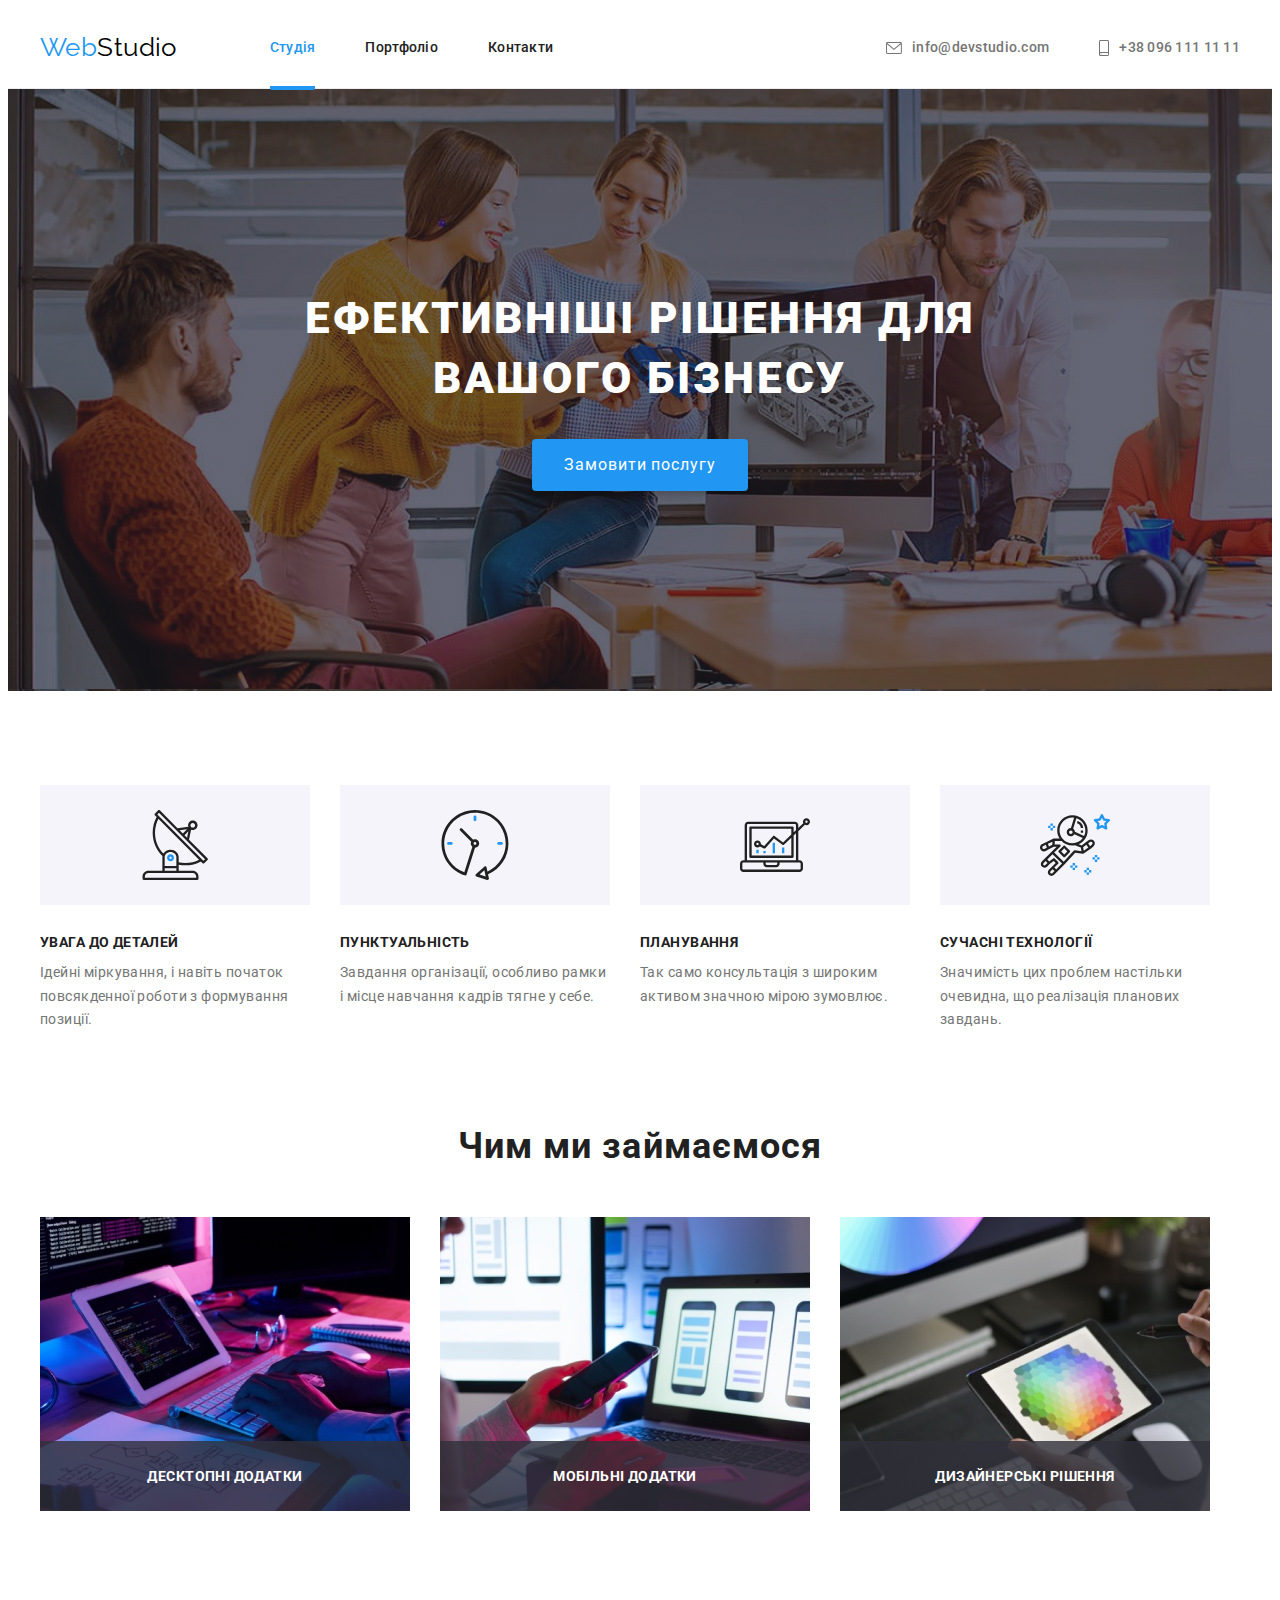
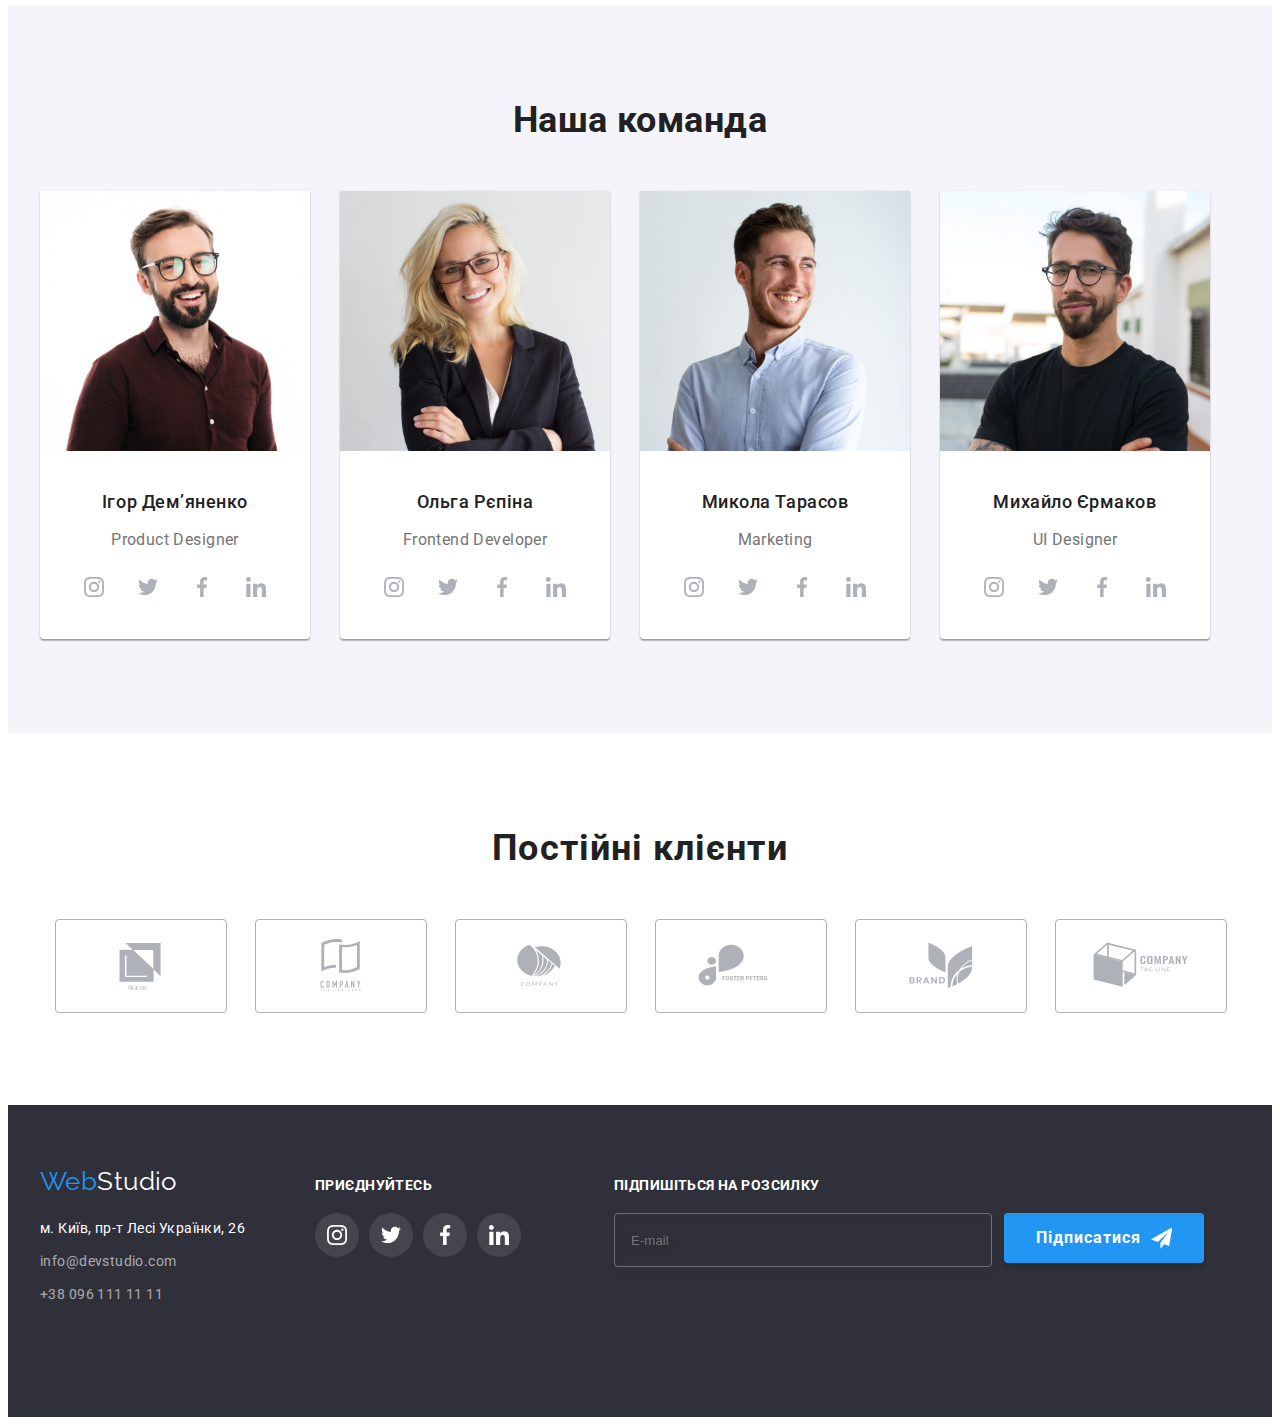
==== index.html @ 144c20e2 "основа" ====
<!DOCTYPE html>
<html lang="uk">
<head>
    <meta charset="UTF-8">
    <meta http-equiv="X-UA-Compatible" content="IE=edge">
    <meta name="viewport" content="width=device-width, initial-scale=1.0">
    <title>Document</title>
    <link href="https://fonts.googleapis.com/css2?family=Raleway:wght@700&family=Roboto:wght@400;500;700;900&display=swap" 
          rel="stylesheet">
    <link rel="stylesheet" href="https://cdnjs.cloudflare.com/ajax/libs/modern-normalize/1.1.0/modern-normalize.min.css" integrity="sha512-wpPYUAdjBVSE4KJnH1VR1HeZfpl1ub8YT/NKx4PuQ5NmX2tKuGu6U/JRp5y+Y8XG2tV+wKQpNHVUX03MfMFn9Q==" 
            crossorigin="anonymous" referrerpolicy="no-referrer" />
    <link rel="stylesheet" href="./css/styles.css"/>
</head>
<body>
    <header class="header">
        <div class="container row">
            <nav class="header-left">
                <a class="studio" href="./index.html">
                    <span class="logo">Web</span><span class="logo-second">Studio</span>
                </a>
                <ul class="site-nav">
                    <li class="site-face"><a href="./index.html" class="link current">Студія</a></li>
                    <li class="site-face"><a href="./portfolio.html" class="link">Портфоліо</a></li>
                    <li class="site-face"><a href="" class="link">Контакти</a></li>
                </ul>
            </nav>
            <ul class="header-right">
                <li class="header-contact">
                    <a class="contacts-adress" href="mailto:info@devstudio.com">
                        <svg class="header-icon-mail" width="16" height="12">
                            <use href="./images/icons.svg#icon-envelope"></use>
                        </svg>
                        info@devstudio.com
                    </a>
                </li>
                <li class="header-contact">
                    <a class="contacts-adress" href="tel:+380961111111">
                        <svg class="header-icon-phone" width="10" height="16">
                            <use href="./images/icons.svg#icon-smartphone"></use>
                        </svg>
                        +38 096 111 11 11
                    </a>
                </li>
            </ul>
        </div>
    </header>
    <main>
        <section class="hero-main">
            <div class="container">
                <div class="backdrop is-hidden" data-modal>
                    <div class="modal">
                        <button class="button button-modal-close" data-modal-close>
                            <svg class="modal-icon-close">
                                <use class="modal-close" href="./images/icons.svg#icon-vector" width="11" height="11"></use>
                            </svg>
                        </button>
                        <p class="modal-title">Залиште свої дані, ми вам передзвонимо</p>
                        <form action="#" class="modal-form">
                            <div class="modal-field">
                                <label class="modal-label">Ім'я
                                    <div class="input-wrap">
                                        <input 
                                            class="modal-input"
                                            type="text" 
                                            name="user-name"
                                            required
                                        />
                                        <svg class="modal-icon" width="18" height="18">
                                            <use href="./images/icons.svg#icon-person"></use>
                                        </svg>
                                    </div>
                                </label>
                            </div>
                            <div class="modal-field">
                                <label class="modal-label">Телефон
                                   <div class="input-wrap">
                                        <input 
                                            class="modal-input"
                                            type="tel" 
                                            name="user-phone" 
                                            required
                                        />
                                        <svg class="modal-icon" width="18" height="18">
                                            <use href="./images/icons.svg#icon-phone"></use>
                                        </svg>
                                   </div>
                                </label>
                            </div>
                            <div class="modal-field">
                                <label class="modal-label">Пошта
                                    <div class="input-wrap">
                                        <input 
                                            class="modal-input"
                                            type="email" 
                                            name="user-mail"
                                            required
                                        />
                                        <svg class="modal-icon" width="18" height="18">
                                            <use href="./images/icons.svg#icon-email"></use>
                                        </svg>
                                    </div>
                                </label>
                            </div>
                            <div class="modal-field">
                                <label class="modal-label">Коментар
                                    <textarea class="modal-text"
                                        name="user-text"
                                        placeholder="Введіть текст"
                                    ></textarea>
                                </label>
                            </div>
                           <div class="modal-privacy">
                                <input type="checkbox" name="privacy" id="privacy" class="modal-check visually-hidden" value="true">
                                    <label for="privacy" class="check-text">
                                    <span>
                                        <svg class="check-icon" width="16" height="15">
                                            <use href="./images/icons.svg#icon-vectors"></use>
                                        </svg>
                                    </span>
                                    Погоджуюся з розсилкою та приймаю &nbsp;
                                    <a class="modal-link" href="">Умови договору</a> 
                                </label>
                           </div>
                            <button type="submit" class="button">Відправити</button>
                        </form>
                    </div>
                </div>
                <h1 class="hero">Ефективніші рішення для </br> вашого бізнесу</h1>
                <button class="button" data-modal-open type="button">Замовити послугу</button>
            </div>
            
        </section>
        <section class="benefit">
            <div class="container">
                <h2 class="benefit-title-item">Переваги</h2>
                <ul class="benefit-main ben-row">
                    <li class="ben-text-row ben-text-two">
                        <div class="icon-in-ben">
                            <svg class="ben-icon" width="70" height='70'>
                                <use href="./images/icons.svg#icon-Group"></use>
                            </svg>
                        </div>
                        <div class="icon-text-main">
                            <h3 class="benefit-title">Увага до деталей</h3>
                            <p class="benefit-text">
                                Ідейні міркування, і навіть початок повсякденної роботи з формування позиції.
                            </p>
                        </div>
                    </li>
                    <li class="ben-text-row ben-text">
                        <div class="icon-in-ben">
                            <svg class="ben-icon" width="70" height='70'>
                                <use href="./images/icons.svg#icon-clock"></use>
                            </svg>
                        </div>
                        <div class="ben-text-main">
                            <h3 class="benefit-title">Пунктуальність</h3>
                            <p class="benefit-text">
                                Завдання організації, особливо рамки і місце навчання кадрів тягне у себе.
                            </p>
                        </div>
                    </li>
                    <li class="ben-text-row ben-text">
                        <div class="icon-in-ben">
                            <svg class="ben-icon" width="70" height='70'>
                                <use href="./images/icons.svg#icon-diagram"></use>
                            </svg>
                        </div>
                        <div class="ben-text-main">
                            <h3 class="benefit-title">Планування</h3>
                            <p class="benefit-text">
                                Так само консультація з широким активом значною мірою зумовлює.
                            </p>
                        </div>
                    </li>
                    <li class="ben-text-row ben-text-two">
                        <div class="icon-in-ben">
                            <svg class="ben-icon" width="70" height='70'>
                                <use href="./images/icons.svg#icon-astronaut"></use>
                            </svg>
                        </div>
                        <div class="ben-text-main">
                            <h3 class="benefit-title">Сучасні технології</h3>
                            <p class="benefit-text">
                                Значимість цих проблем настільки очевидна, що реалізація планових завдань.
                            </p>
                        </div>
                    </li>
                </ul>
            </div>

        </section>
        <section class="advantage">
            <div class="container">
                <h2 class="advantage-title">Чим ми займаємося</h2>
                    <ul class="advantage-main advantage-row">
                       <li class="advan-img">
                            <div class="advan-img-action"><img class="advantage-img" src="./images/img-1.jpg" alt="Розробка" width="370" height="294"/>
                                <div class="advantage-action">
                                    <p class="advantage-text">Десктопні додатки</p>
                                </div>
                            </div>
                            
                        </li>
                       <li class="advan-img">
                            <div class="advan-img-action"><img class="advantage-img" src="./images/img-2-2.jpg" alt="Дизайн" width="370" height="294"/>
                                <div class="advantage-action">
                                    <p class="advantage-text">Мобільні додатки</p>
                                </div>
                            </div>
                           
                        </li>
                       <li class="advan-img">
                            <div class="advan-img-action"><img class="advantage-img" src="./images/img-3.jpg" alt="Запуск вашого проекта" width="370" height="294"/>
                                <div class="advantage-action">
                                <p class="advantage-text">Дизайнерські рішення</p>
                                </div>
                            </div>
                            
                        </li>
                    </ul>
            </div>
        </section>
        <section class="team-section">
            <div class="container">
                <h2 class="team">Наша команда</h2>
                <ul class="team-item">
                    <li class="team-row">
                        <img class="team-img" src="./images/vykl1.jpg" alt="Ігор Демʼяненко" width="270" height="260"/>
                        <div class="team-text-main">
                            <h3 class="team-title">Ігор Демʼяненко</h3>
                            <p class="team-text">Product Designer</p>
                            <ul class="team-main">
                                <li class="team-icon">
                                    <a class="team-link link" href="">
                                        <svg class="team-link-pic" width="20" height="20">
                                            <use href="./images/icons.svg#icon-instagram"></use>
                                        </svg>
                                    </a></li>
                                <li class="team-icon">
                                    <a class="team-link link" href="">
                                        <svg class="team-link-pic" width="20" height="20">
                                            <use href="./images/icons.svg#icon-twitter"></use>
                                        </svg>
                                    </a></li>
                                <li class="team-icon">
                                    <a class="team-link link" href="">
                                        <svg class="team-link-pic" width="20" height="20">
                                            <use href="./images/icons.svg#icon-facebook"></use>
                                        </svg>
                                    </a></li>
                                <li class="team-icon">
                                    <a class="team-link link" href="">
                                        <svg class="team-link-pic" width="20" height="20">
                                            <use href="./images/icons.svg#icon-linkedin"></use>
                                        </svg>
                                    </a></li>
                            </ul>
                        </div>
                    </li>
                    <li class="team-row">
                        <img class="team-img" src="./images/vykl2.jpg" alt="Ольга Рєпіна" width="270" height="260" />
                        <div class="team-text-main">
                            <h3 class="team-title">Ольга Рєпіна</h3>
                            <p class="team-text">Frontend Developer</p>
                            <ul class="team-main">
                                <li class="team-icon">
                                    <a class="team-link link" href="">
                                        <svg class="team-link-pic" width="20" height="20">
                                            <use href="./images/icons.svg#icon-instagram"></use>
                                        </svg>
                                    </a>
                                </li>
                                <li class="team-icon">
                                    <a class="team-link link" href="">
                                        <svg class="team-link-pic" width="20" height="20">
                                            <use href="./images/icons.svg#icon-twitter"></use>
                                        </svg>
                                    </a>
                                </li>
                                <li class="team-icon">
                                    <a class="team-link link" href="">
                                        <svg class="team-link-pic" width="20" height="20">
                                            <use href="./images/icons.svg#icon-facebook"></use>
                                        </svg>
                                    </a>
                                </li>
                                <li class="team-icon">
                                    <a class="team-link link" href="">
                                        <svg class="team-link-pic" width="20" height="20">
                                            <use href="./images/icons.svg#icon-linkedin"></use>
                                        </svg>
                                    </a>
                                </li>
                            </ul>
                        </div>
                    </li>
                    <li class="team-row">
                      <img class="team-img" src="./images/vykl3.jpg" alt="Микола Тарасов" width="270" height="260" />
                      <div class="team-text-main">
                          <h3 class="team-title">Микола Тарасов</h3>
                          <p class="team-text">Marketing</p>
                            <ul class="team-main">
                                <li class="team-icon">
                                    <a class="team-link link" href="">
                                        <svg class="team-link-pic" width="20" height="20">
                                            <use href="./images/icons.svg#icon-instagram"></use>
                                        </svg>
                                    </a>
                                </li>
                                <li class="team-icon">
                                    <a class="team-link link" href="">
                                        <svg class="team-link-pic" width="20" height="20">
                                            <use href="./images/icons.svg#icon-twitter"></use>
                                        </svg>
                                    </a>
                                </li>
                                <li class="team-icon">
                                    <a class="team-link link" href="">
                                        <svg class="team-link-pic" width="20" height="20">
                                            <use href="./images/icons.svg#icon-facebook"></use>
                                        </svg>
                                    </a>
                                </li>
                                <li class="team-icon">
                                    <a class="team-link link" href="">
                                        <svg class="team-link-pic" width="20" height="20">
                                            <use href="./images/icons.svg#icon-linkedin"></use>
                                        </svg>
                                    </a>
                                </li>
                            </ul>
                      </div>
                    </li>
                    <li class="team-row">
                        <img class="team-img" src="./images/vykl4.jpg" alt="Михайло Єрмаков" width="270" height="260" />
                        <div class="team-text-main">
                            <h3 class="team-title">Михайло Єрмаков</h3>
                            <p class="team-text">UI Designer</p>
                            <ul class="team-main">
                                <li class="team-icon">
                                    <a class="team-link link" href="">
                                        <svg class="team-link-pic" width="20" height="20">
                                            <use href="./images/icons.svg#icon-instagram"></use>
                                        </svg>
                                    </a>
                                </li>
                                <li class="team-icon">
                                    <a class="team-link link" href="">
                                        <svg class="team-link-pic" width="20" height="20">
                                            <use href="./images/icons.svg#icon-twitter"></use>
                                        </svg>
                                    </a>
                                </li>
                                <li class="team-icon link">
                                    <a class="team-link" href="">
                                        <svg class="team-link-pic" width="20" height="20">
                                            <use href="./images/icons.svg#icon-facebook"></use>
                                        </svg>
                                    </a>
                                </li>
                                <li class="team-icon link">
                                    <a class="team-link" href="">
                                        <svg class="team-link-pic" width="20" height="20">
                                            <use href="./images/icons.svg#icon-linkedin"></use>
                                        </svg>
                                    </a>
                                </li>
                            </ul>
                        </div>
                    </li>
                </ul>
        </section>
        <section class="clients">
            <div class="container">
                <h2 class="clients-item">Постійні клієнти</h2>
                <ul class="clients-row">
                    <li class="clients-pre"><a class="clients-link" href="">
                        <svg class="clients-icon" weidth="106" height="60">
                            <use href="./images/icons.svg#icon-Logo-7"></use>
                        </svg>
                    </a></li>
                    <li class="clients-pre"><a class="clients-link" href="">
                        <svg class="clients-icon" weidth="106" height="60">
                            <use href="./images/icons.svg#icon-Logo"></use>
                        </svg>
                    </a></li>
                    <li class="clients-pre"><a class="clients-link" href="">
                        <svg class="clients-icon" weidth="106" height="60">
                            <use href="./images/icons.svg#icon-Logo-3"></use>
                        </svg>
                    </a></li>
                    <li class="clients-pre"><a class="clients-link" href="">
                        <svg class="clients-icon" weidth="106" height="60">
                            <use href="./images/icons.svg#icon-Logo-4"></use>
                        </svg>
                    </a></li>
                    <li class="clients-pre"><a class="clients-link" href="">
                        <svg class="clients-icon" weidth="106" height="60">
                            <use href="./images/icons.svg#icon-Logo-5"></use>
                        </svg>
                    </a></li>
                    <li class="clients-pre"><a class="clients-link" href="">
                        <svg class="clients-icon" weidth="106" height="60">
                            <use href="./images/icons.svg#icon-Logo-6"></use>
                        </svg>
                    </a></li>
                </ul>
            </div>
        </section>
    </main>
    <footer class="footer">
        <div class="container footer-main">
            <div class="footer-adress-main">
                <a class="studio-footer" href="./index.html">
                    <span class="logo">Web</span><span class="logo-third">Studio</span>
                </a>
                <address>
                <ul>
                    <li class="li-fot"><a href="https://www.google.com/maps/place/%D0%B1%D1%83%D0%BB.+%D0%9B%D0%B5%D1%81%D0%B8+%D0%A3%D0%BA%D1%80%D0%B0%D0%B8%D0%BD%D0%BA%D0%B8,+26,+%D0%9A%D0%B8%D0%B5%D0%B2,+%D0%A3%D0%BA%D1%80%D0%B0%D0%B8%D0%BD%D0%B0,+02000/@50.4265807,30.5383858,17z/data=!3m1!4b1!4m5!3m4!1s0x40d4cf0e033ecbe9:0x57a4dffefec77da0!8m2!3d50.4265807!4d30.5383858" target="_blank"  rel="noopener noreferrer" class="footer-geoadress">м. Київ, пр-т Лесі Українки, 26</a>  </li>
                    <li class="li-fot"><a href="mailto:info@devstudio.com"  class="footer-adress">info@devstudio.com</a></li>
                    <li class="li-fot"><a href="tel:+380961111111" class="footer-adress">+38 096 111 11 11</a></li>
                </ul>
                </address>
            </div>
            <div class="follow-main">
                <h3 class="follow-text">ПРИЄДНУЙТЕСЬ</h3>
                     <ul class="follow">
                        <li class="follow-item">
                            <a class="follow-link">
                                <svg class="follow-icon" width="20" height="20">
                                    <use href="./images/icons.svg#icon-instagram"></use>
                                </svg>
                            </a>
                        </li>
                        <li class="follow-item">
                            <a class="follow-link">
                                <svg class="follow-icon" width="20" height="20">
                                    <use href="./images/icons.svg#icon-twitter"></use> 
                                </svg>
                            </a>
                        </li>
                        <li class="follow-item">
                            <a class="follow-link">
                                <svg class="follow-icon" width="20" height="20">
                                    <use href="./images/icons.svg#icon-facebook"></use> 
                                </svg>
                            </a>
                        </li>
                        <li class="follow-item">
                            <a class="follow-link">
                                <svg class="follow-icon" width="20" height="20">
                                    <use href="./images/icons.svg#icon-linkedin"></use>
                                </svg>
                            </a>
                        </li>
                    </ul>
            </div>
            <div class="window">
                <h3 class="follow-text">ПІДПИШІТЬСЯ НА РОЗСИЛКУ</h3>
                <form class="window-form">
                    <label class=" window-item">
                        <input class="window-input" name="user-mail" placeholder="E-mail"></textarea>
                        <button class="button btn-window" type="submit">Підписатися
                            <svg class="window-icon" width="24" height="24">
                                <use href="./images/icons.svg#icon-send"></use>
                            </svg>
                        </button>
                    </label>
                </form>
            </div>
        </div>
    </footer>
    <script src="./js/modal.js"></script>
</body>
</html>
---- css/styles.css ----
/*  колір тексту #757575 */
/*  колір заголовка #212121 */
/*  колір виділення #2196F3 */
/* колір фона #F5F5F5*/
/* колір фону героя #2F303A */
/*  колір фону секції з викладачами #F5F4FA */
/* колів фону під секцій з викладачами #FFFFFF */


:root {
    --primary-text-color:#757575;
    --title-text-color: #212121;
    --background-color: #F5F5F5;
    --accent-color: #2196F3;
}

p,
h1, 
h2, 
h3, 
h4 {
    margin: 0;
}
.img{
    display: block;
}

ul {
    margin: 0;
    padding-left: 0;
 }

body {
    font-family:'Roboto' , sans-serif;
    font-size: 14px ;
    letter-spacing: 0.03em;
    color: var(--primary-text-color) ; 
    text-decoration: none;
}

ul {
    list-style: none;
}
section {
    padding-top: 94px;
    padding-bottom: 94px;
}
.container {
    width: 1200px;
    padding-left: 15px;
    padding-right: 15px;
    margin-left: auto;
    margin-right: auto;
    /* outline: 2px solid tomato; */
}
.row {
    display: flex;
    align-items: center;
}
.header-left {
    display: flex;
    align-items: center;
}
.header {
    padding-top: 24px;
    padding-bottom: 25px;
    border-bottom: 1px solid #ECECEC;
}
.header-right {
    display: flex;
    justify-content: center;
    margin-left: var(--typical-padding);
    margin-left: auto;
}
/* .header-contact {
    margin-left: 50px;
} */
.header-contact:not(:last-child) {
    margin-right: 50px;
}
.studio {
    text-decoration: none;
    margin-right: 93px;
}

.logo {
    color: var(--accent-color) ;
    font-family: Raleway ; 
    font-size: 26px ;
    line-height: calc(31/26);
}

.logo-second{
    color:#000000;
    font-family: Raleway ; 
    font-size: 26px ;
    line-height: calc(31/26);
}

.logo-third{
    color:#FFFFFF;
    font-family: Raleway ; 
    font-size: 26px ;
    line-height: calc(31/26);
}
/* --------------------SITE     NAV    -------------------- */

.site-face:not(:last-child) {
    margin-right: 50px;
}

.site-nav {
    display: flex;
    margin-left: var(--typical-padding);
    transition: color 250ms cubic-bezier(0.4, 0, 0.2, 1);
}

.site-nav .link {
    color: var(--title-text-color) ;
    letter-spacing: 0.02em;
    font-weight: 500;
    text-decoration: none;
    line-height: 1.14;
}

.site-nav .link.current {
    color: var(--accent-color);
    letter-spacing: 0.02em;
    font-weight: 500;
    text-decoration: none;
    line-height: 1.14;
}

.site-face {
    position: relative;
}
 .current::after {
    content: '';
    position: absolute;
    display: block;
    border-bottom: 4px solid #2196F3;
    border-radius: 2px;
    bottom: -34px;
    left: 0;
    height: 4px;
    width: 100%;
    color: var(--accent-color);
}


.site-nav , .link:focus , .link:hover {
    color:var(--accent-color);
}
.header-icon-mail {
    width: 16px;
    height: 12px;
    fill: var(--primary-text-color);
    margin-right: 10px;
    transition: fill 250ms cubic-bezier(0.4, 0, 0.2, 1);
}
.contacts-adress {
    width: 100%;
    height: 100%;
    font-weight: 500;
    color: var(--primary-text-color);
    text-decoration: none;
    line-height: 1.71;
    letter-spacing: 0.02em;
    display: flex;
    align-items: center;
    justify-content: center;
    transition: color 250ms cubic-bezier(0.4, 0, 0.2, 1);
}
.contacts-adress:focus .header-icon-mail,
.contacts-adress:hover .header-icon-mail{
    fill: var(--accent-color);
}
.contacts-adress:focus .header-icon-phone,
.contacts-adress:hover .header-icon-phone {
    fill: var(--accent-color);
}
.header-icon-phone {
    width: 10px;
    height: 16px;
    fill: var(--primary-text-color);
    margin-right: 10px;
    transition: fill 250ms cubic-bezier(0.4, 0, 0.2, 1);
}
.contacts-adress:hover, .contacts-adress:focus {
    color: var(--accent-color) ;
}
/* -------------------------HERO------------------ */


.hero-main {
    background-color: #2F303A ;
    max-width: 1600px;
    padding-top: 200px;
    padding-bottom: 200px;
    margin-left: auto;
    margin-right: auto;
    background-image: linear-gradient(
        rgba(47, 48, 58, 0.4), 
        rgba(47, 48, 58, 0.4)), 
        url(../images/Img.jpg);
    
}

.hero {
    color: #FFFFFF;
    font-weight: 900;
    font-size: 44px;
    line-height: 1.36;
    text-align: center;
    letter-spacing: 0.06em;
    text-transform: uppercase;
    padding-bottom: 30px;
}

.button { 
    font-family: 'Roboto';
    cursor:pointer;
    color: #FFFFFF;
    background-color: var(--accent-color);
    font-weight: 216px;
    font-size: 16px;
    letter-spacing: 0.06em;
    align-items: center;
    text-align: center;
    line-height: 2;
    margin: 0 auto;
    display:block;
    border-style: none;
    box-shadow: 0px 4px 4px rgba(0, 0, 0, 0.15);
    padding: 10px 32px;
    border-radius: 4px;
}

/* -----------------------------BUT NAVIGATION------------------------*/
.but {
    display: flex;
    align-items: center;
}
.but-item:not(:last-child) {
    margin-right: 8px;
}

.but-nav-row {
    display: flex;
    margin-right:auto;
    margin-left: auto;
    padding-bottom: 50px;
}
.but-nav {
    cursor: pointer;
    font-family: 'Roboto';
    background-color:  #F5F4FA;
    color: var(--title-text-color);
    font-weight: 500;
    font-size: 16px;
    letter-spacing: 0.03em;
    line-height: 1.62;
    padding: 6px 22px;
    border-radius:4px;
    border-style: none;
    transition: background-color 250ms cubic-bezier(0.4, 0, 0.2, 1), 
                color 250ms cubic-bezier(0.4, 0, 0.2, 1),
                box-shadow 250ms cubic-bezier(0.4, 0, 0.2, 1);
}

.but-nav:focus , .but-nav:hover {
    background-color: var(--accent-color);
    color: var(--background-color);
    box-shadow: 0px 3px 1px rgba(0, 0, 0, 0.1), 
        0px 1px 2px rgba(0, 0, 0, 0.08), 
        0px 2px 2px rgba(0, 0, 0, 0.12);
}

/* ---------------------------ADVANTAGE--------------------------- */
.advantage-row {
    display: flex;
}
.advan-img:not(:last-child) {
    margin-right: 30px; 
}
.advan-img-action {
    position: relative;
    z-index: -1;
    
}

.advantage-text {
    color: #FFFFFF;
    font-weight: 700;
    font-size: 14px;
    line-height: calc(16/14);
    text-align: center;
    align-items: center;
    text-transform: uppercase;
    padding-top: 27px;
    padding-bottom: 27px;
}
.advantage-action {
    height: 70px;
    width: 100%;
    background-color: rgba(47, 48, 58, 0.8);
    align-items: center;
    text-align: center;
    position: absolute;
    right: 0;
    bottom: 0;
}
.advantage-title {
    color:var(--title-text-color);
    font-weight: 700;
    line-height: 1.14 ; 
    font-size: 36px;  
    letter-spacing: 0.03em;
    margin-bottom: 50px;
    text-align: center;
}
.advantage-img {
    display: block;
}
/* -----------------------------TEAM------------------------------ */
.team-section {
    background-color: #F5F4FA;
}
.team-row:not(:last-child) {
    margin-right: 30px;
}
.team-row {
    background-color: #FFFFFF;
    border-radius: 0px 0px 4px 4px;
    box-shadow: 0px 1px 3px rgba(0, 0, 0, 0.12), 0px 1px 1px rgba(0, 0, 0, 0.14), 0px 2px 1px rgba(0, 0, 0, 0.2);
}
.team-item {
    display: flex;
    text-align: center;
}
.team {
    color: var(--title-text-color);
    font-weight: 700;
    font-size: 36px;
    line-height: calc(42/36);
    text-align: center;
    margin-bottom: 50px;
}

.team-title {
    color: var(--title-text-color);
    font-weight: 500;
    font-size: 18px;
    line-height: 2 ;
    letter-spacing: 0.03em;
    padding-bottom: 10px;
}
.team-text-main {
    padding-top: 30px;
    padding-bottom: 30px;
}
.team-text {
    color: var(--primary-text-color);
    font-size: 16px;
    line-height:calc(19/16)
}
.team-main{
    display: flex;
    justify-content: center;
    margin-top: 16px;
}
.team-icon {
    width: 44px;
    height: 44px;
}
.team-icon:not(:last-child) {
    margin-right: 10px;
}
.team-link {
    width: 100%;
    height: 100%;
    border-radius: 50%;
    display: flex;
    align-items: center;
    justify-content: center;
    text-decoration: none;
    transition: background-color 250ms cubic-bezier(0.4, 0, 0.2, 1);
}
.team-link-pic {
    fill: #AFB1B8;
    transition: fill 250ms cubic-bezier(0.4, 0, 0.2, 1);
}


.team-link:focus, .team-link:hover {
    background-color: var(--accent-color);
}

.team-link:hover .team-link-pic,
.team-link:focus .team-link-pic {
    background-color: var(--accent-color);
    fill: #FFFFFF;
}
.link {
    text-decoration: none;
}
/* ------------------------BENEFIT----------------------- */
.icon-in-ben {
    display: flex;
    height: 120px;
    align-items: center;
    justify-content: center;
    background-color: #F5F4FA;
    margin-bottom: 30px;
}
.benefit {
    display: flex;
    padding-bottom: 0;
}
.benefit-title-item {
    display: none;
}
.ben-row {
    display: flex;
    list-style: none;
    /* text-align: left; */
}
.ben-text {
    width: 270px;
}
.ben-text-two {
    width: 270px;
}
.ben-text-row:not(:last-child) {
    margin-right: 30px;
}
.benefit-text {
    color:var(--primary-text-color);
    line-height: 1.71;
    text-decoration: none;
}
.benefit-title {
    color: var(--title-text-color);
    font-weight: 700;
    font-size: 14px;
    text-transform: uppercase;
    line-height:1.14;
    text-decoration: none;
    margin-bottom: 10px;
}
/* ------------------------CLIENTS--------------------- */



.clients-item {
    font-weight: 700;
    font-size: 36px;
    line-height: calc(42/36);
    text-align: center;
    color: var(--title-text-color);
    letter-spacing: 0.03em;
    padding-bottom: 50px;
}
.clients-pre {
    height: 92px;
    width: 170px;
}
.clients-link {
    width: 100%;
    height: 100%;
    display: flex;
    align-items: center;
    justify-content: center;
    border: 1px solid #AFB1B8;;
    border-radius: 4px;
    transition: border-color 250ms cubic-bezier(0.4, 0, 0.2, 1);
    
}
.clients-row {
    display: flex;
    justify-content: center;
}
.clients-pre:not(:last-child) {
    margin-right: 30px;
}
.clients-icon {
    fill: #AFB1B8;
    transition: fill 250ms cubic-bezier(0.4, 0, 0.2, 1);
}
.clients-link:focus .clients-icon, 
.clients-link:hover .clients-icon {
    fill: var(--accent-color);
}

.clients-link:focus, .clients-link:hover {
    border-color: var(--accent-color);
}






/* ------------------------PORTFOLIO---------------------- */
.port-img {
    display: block;
}
.port-img-action {
    display: flex;
    position: relative;
    overflow: hidden;
}

.port-text-action {
    font-style: normal;
    font-weight: 400;
    font-size: 18px;
    letter-spacing: 0.03em;
    line-height: calc(28/18);
    color: #FFFFFF;
    padding: 63px 24px;
    
}

.port:hover .port-action ,
.port:focus .port-action {
    transform: translateY(0);
    
}

.port-action {
    display: inline-block;
    position: absolute;
    content: '';
    width: 100%;
    height: 100%;
    background-color: rgba(33, 150, 243, 0.9);
    transform: translateY(100%);
    transition: transform 250ms cubic-bezier(0.4, 0, 0.2, 1);
}


.port-back {
    border-left: 1px solid #EEEEEE;
    border-right: 1px solid #EEEEEE;
    border-bottom: 1px solid #EEEEEE;
    padding: 20px 24px;
}
.port-row {
    display: flex;
    align-items: center;
    flex-wrap: wrap;
}
.port {
    text-decoration: none;
    display: block;
    transition: box-shadow 250ms cubic-bezier(0.4, 0, 0.2, 1);
}
.port:hover, .port:focus {
    box-shadow: 0px 1px 1px rgba(0, 0, 0, 0.12), 
        0px 4px 4px rgba(0, 0, 0, 0.06), 
        1px 4px 6px rgba(0, 0, 0, 0.16);
}
.port-item {
    margin-bottom: 30px;

}
.port-item:nth-child(3n) {
    margin-right: 30px;
    margin-left: 30px;
}
.port-link {
    color: var(--title-text-color);
    font-weight: 700;
    font-size: 18px;
    line-height:2;
    letter-spacing: 0.06em;
    text-decoration: none;
}
.port-link-text {
    color: var(--primary-text-color);
    font-size: 16px;
    line-height:1.88;
    letter-spacing: 0.03em;
    text-decoration: none;
}
/* ------------------------FOOTER----------------------- */
.follow {
    display: flex;
    justify-content: center;
    margin: 0px;
    text-transform: uppercase;
    margin-top: 16px;
}
.follow-text {
    font-weight: 700;
    font-size: 14px;
    line-height: calc(16/14);
    letter-spacing: 0.03em;
    color: #FFFFFF;
    margin-bottom: 20px;
    text-align: left;
}

.follow-item:not(:last-child) {
    margin-right: 10px;
}
.follow-icon {
    fill: #FFFFFF;
}
.follow-link:hover, .follow-link:focus {
    background-color: var(--accent-color);
    
}
.follow-item {
    width: 44px;
    height: 44px;
    border-radius: 50%;
    background-color:rgba(255, 255, 255, 0.1);
    display: flex;
}
.follow-link {
    width: 100%;
    height: 100%;
    display: flex;
    align-items: center;
    justify-content: center;
    border-radius: 50%;
    transition: background-color 250ms cubic-bezier(0.4, 0, 0.2, 1);
        
}
.footer .container {
    display: flex;
}
.footer {
    background-color: #2F303A;
    text-decoration: none;
    padding-top: 60px;
    height: 252px;
}
.footer-main {
    display: flex;
    align-items: baseline;
}
.footer-adress-main {
    display: flex;
    flex-direction: column;
}
.follow-main {
    display: block;
    margin-top: 12px;
    margin-left: 70px;
}
.window {
    display: block;
    align-items: center;
    text-align: center;
    margin-top: 12px;
    margin-left: 93px;
}
.window-item {
    display: flex;
    justify-content: center;
    margin: 0px;
    text-transform: uppercase;
    margin-top: 16px;
    color: transparent;
}
/* .window-input {
    width: 358px;
    height: 50px;
    border: 1px solid rgba(255, 255, 255, 0.3);
    border-radius: 4px;
    filter: drop-shadow(0px 4px 4px rgba(0, 0, 0, 0.15));
    margin-left: 0 auto;
    resize: none;
    margin-right: 12px;
    padding-left: 16px;
    padding-top: 15px;
    padding-bottom: 15px;
    color: rgba(255, 255, 255, 0.6);
    font-size: 16px;
    line-height: calc(20/16);
    display: flex;
    align-items: center;
    letter-spacing: 0.03em;
    color: rgba(255, 255, 255, 0.6);
} */
.window-input {
    width: 358px;
    height: 50px;
    color: rgba(255, 255, 255, 0.6);
    background-color: transparent;
    padding-left: 16px;
    border: 1px solid rgba(255, 255, 255, 0.3);
    filter: drop-shadow(0px 4px 4px rgba(0, 0, 0, 0.15));
    border-radius: 4px;
    outline: none;

}
.btn-window {
    width: 200px;
    height: 50px;
    display: flex;
    margin-left: 12px;
    font-weight: 700;
}
.window-icon {
    margin-left: 10px;
}
.studio-footer {
    text-decoration: none;
}

.footer-geoadress {
    color:#FFFFFF;
    text-decoration: none;
    font-size: 14px;
    line-height: 1.71;
    letter-spacing: 0.03;
    transition: color 250ms cubic-bezier(0.4, 0, 0.2, 1);
}
.footer-geoadress:hover , .footer-geoadress:focus {
    color:var(--accent-color);
}

.footer-adress:hover , .footer-adress:focus {
    color: var(--accent-color);
}
.footer-adress {
    text-decoration: none;
    font-size: 14px;
    letter-spacing: 0.03;
    line-height: 1.71;
    color:  rgba(255, 255, 255, 0.6);
    transition: color 250ms cubic-bezier(0.4, 0, 0.2, 1);
}
 address {
    font-style: normal;
    margin-top: 20px;
 }
.li-fot {
    margin-bottom: 9px;
}




.backdrop {
    position: fixed;
    top: 0;
    left: 0;
    width: 100%;
    height: 100%;
    background-color: rgba(0, 0, 0, 0.2);
    opacity: 1;
    transition: opacity 250ms cubic-bezier(0.4, 0, 0.2, 1);
}

.backdrop.is-hidden.modal {
    transform: translate(-50%, -50%) scale(0.9);
    opacity: 0;
}


.button-modal-close {
    position: absolute;
    top: 8px;
    right: 8px;
    padding: 0;
    margin: 0;
    width: 30px;
    height: 30px;
    border-radius: 50%;
    background: #FFFFFF;
    border: 1px solid rgba(0, 0, 0, 0.1);
    box-shadow: none;
}
.modal-icon-close {
    position: absolute;
    top: 50%;
    left: 50%;
    transform: translate(-50%, -50%);
    width: 11px;
    height: 11px;
}
.modal-title {
    font-weight: 700;
    font-size: 20px;
    line-height: calc(23/30);
    text-align: center;
    letter-spacing: 0.03em;
    color:var(--title-text-color);
    margin-bottom: 30px;
}
.modal-input {
    width: 100%;
    height: 40px;
    border: 1px solid rgba(33, 33, 33, 0.2);
    border-radius: 4px;
    background-color: transparent;
    font-size: 14px;
    padding-left: 42px;
}
.modal-label {
    font-family: 'Roboto';
    font-style: normal;
    font-weight: 400;
    font-size: 12px;
    line-height: calc(14/12);
    letter-spacing: 0.01em;
    color: var(--primary-text-color);
}
.modal-text::placeholder {
    color: rgba(117, 117, 117, 0.5);
    font-family: 'Roboto';
    font-style: normal;
    font-weight: 400;
    font-size: 12px;
    line-height: calc(14/12);
    letter-spacing: 0.01em;
}
.modal-privacy {
    margin-top: 20px;
    margin-bottom: 30px;
    display: flex;
    align-items: center;
    text-align: center;
}
.modal-field { 
    margin-bottom: 10px;
}
.check-text {
    font-size: 14px;
    font-weight: 400;
    line-height: calc(24/14);
    letter-spacing: 0.03em;
    color:var(--primary-text-color);
    display: flex;
    text-align: center;
    align-items: center;
}
.modal-link {
    color: var(--accent-color);
}


.visually-hidden {
    position: absolute;
    white-space: nowrap;
    width: 1px;
    height: 1px;
    overflow: hidden;
    border: 0;
    padding: 0;
    clip: rect(0 0 0 0);
    clip-path: inset(50%);
    margin: -1px;
}
.check-text span {
    width: 16px;
    height: 15px;
    border: 2px solid var(--title-text-color);
    border-radius: 3px;
    margin-right: 7px;
    display: flex;
    align-items: center;
    justify-content: center;
    fill: transparent;
    transition: color 250ms cubic-bezier(0.4, 0, 0.2, 1);
}
.modal-check:checked + .check-text span {
    background-color: var(--accent-color);
    border-color: transparent;
    fill: #FFFFFF;
}
.modal-check:focus + .check-text span {
    border-color: var(--accent-color);
}

.modal-text {
    width: 100%;
    height: 120px;
    padding: 12px 16px;
    border: 1px solid rgba(33, 33, 33, 0.2);
    border-radius: 4px;
    resize: none;
    margin-top: 4px;
}
.modal-text:focus , .modal-text:hover {
    outline-color: var(--accent-color);
}
.modal-icon {
    position: absolute;
    top: 50%;
    left: 10px;
    transform: translateY(-50%);
}

.input:checked + .icon {
    background-image: none;
    fill:#FFFFFF;
    background-color: var(--accent-color);
}

.input-wrap {
    position: relative;
    margin-top: 4px;
}
.modal-input:focus , .modal-input:hover {
    outline-color: var(--accent-color);
}
.modal-input:focus + .modal-icon {
    fill: var(--accent-color);
}

.backdrop.is-hidden {
    opacity: 0;
    pointer-events: none;
}

.modal {
    min-height: 581px;
    width: 528px;
    padding: 40px;
    background-color: #FFFFFF;
    box-shadow: 0px 1px 3px rgba(0, 0, 0, 0.12),
        0px 1px 1px rgba(0, 0, 0, 0.14),
        0px 2px 1px rgba(0, 0, 0, 0.2);
    border-radius: 4px;
    position: absolute;
    top: 50%;
    left: 50%;
    transform: translate(-50%, -50%) scale(1);
    transition: transform 250ms cubic-bezier(0.4, 0, 0.2, 1), 
                opacity 250ms cubic-bezier(0.4, 0, 0.2, 1) ;
}
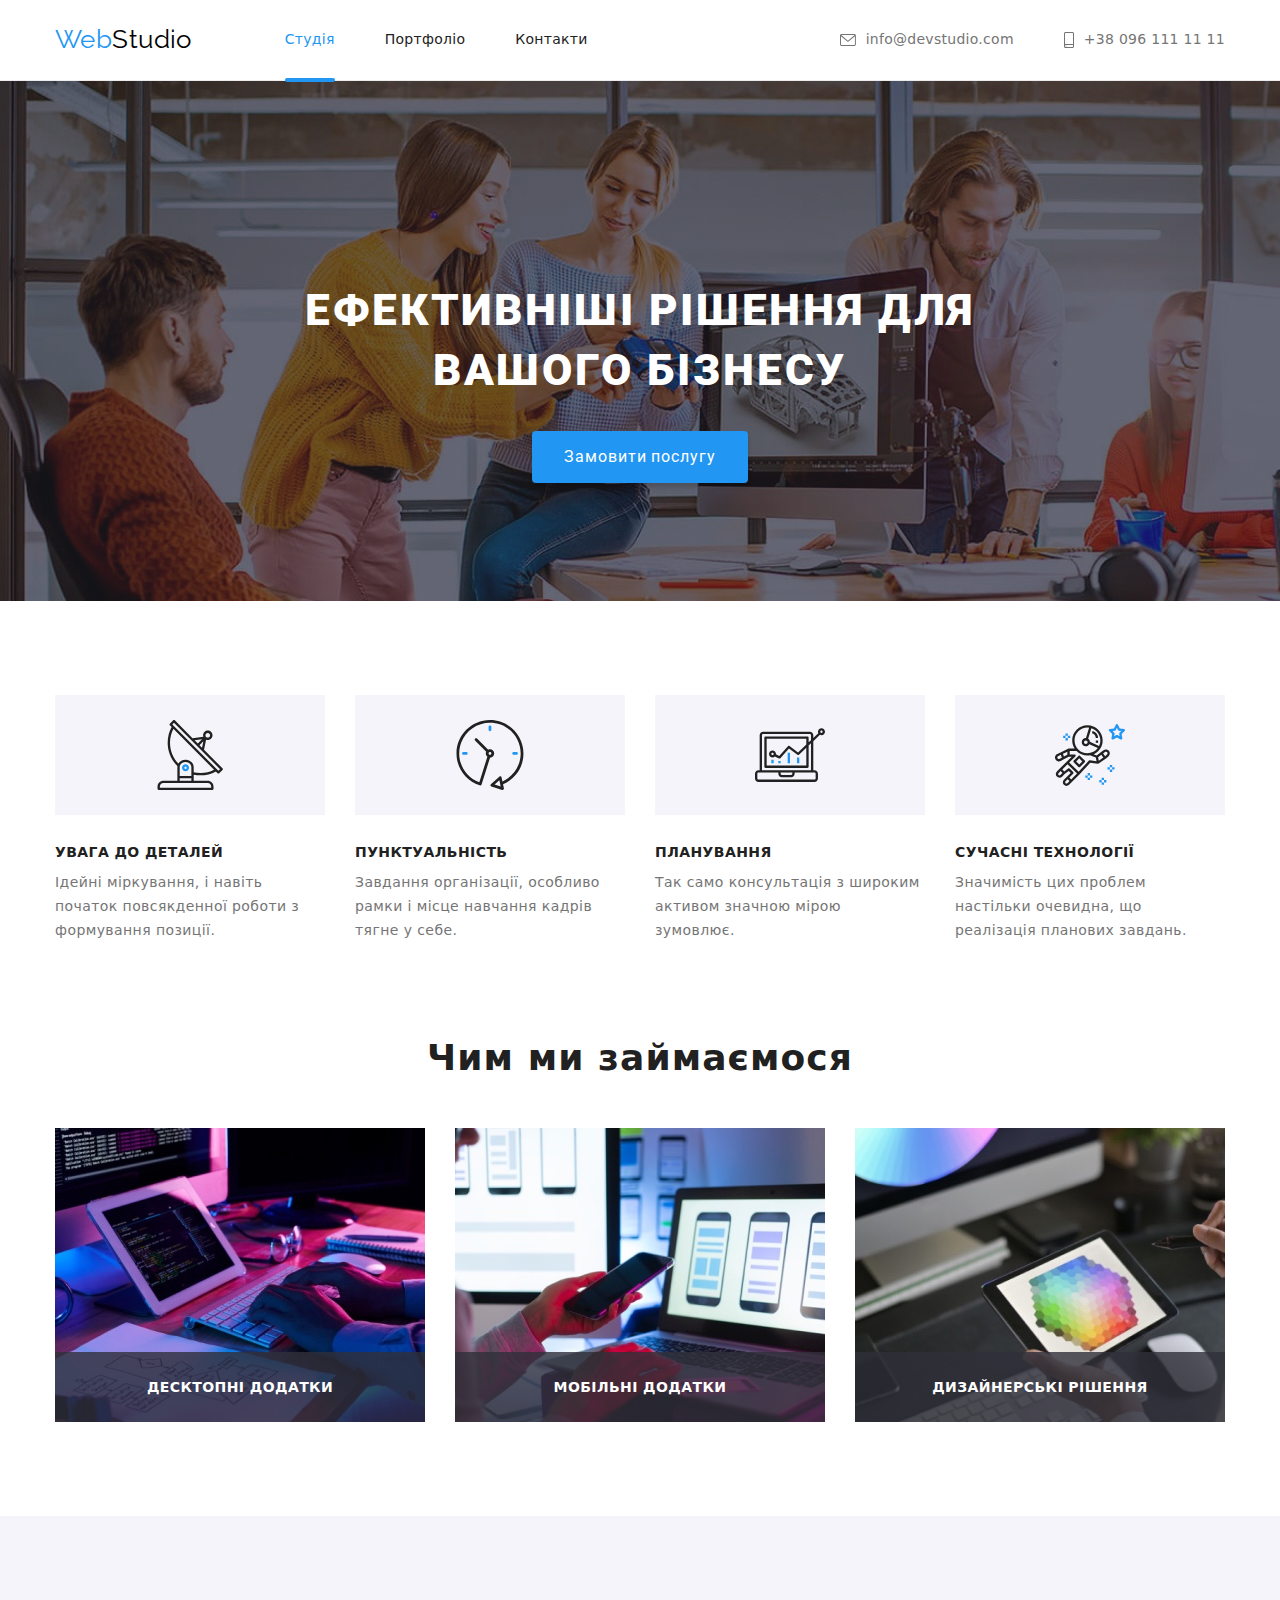
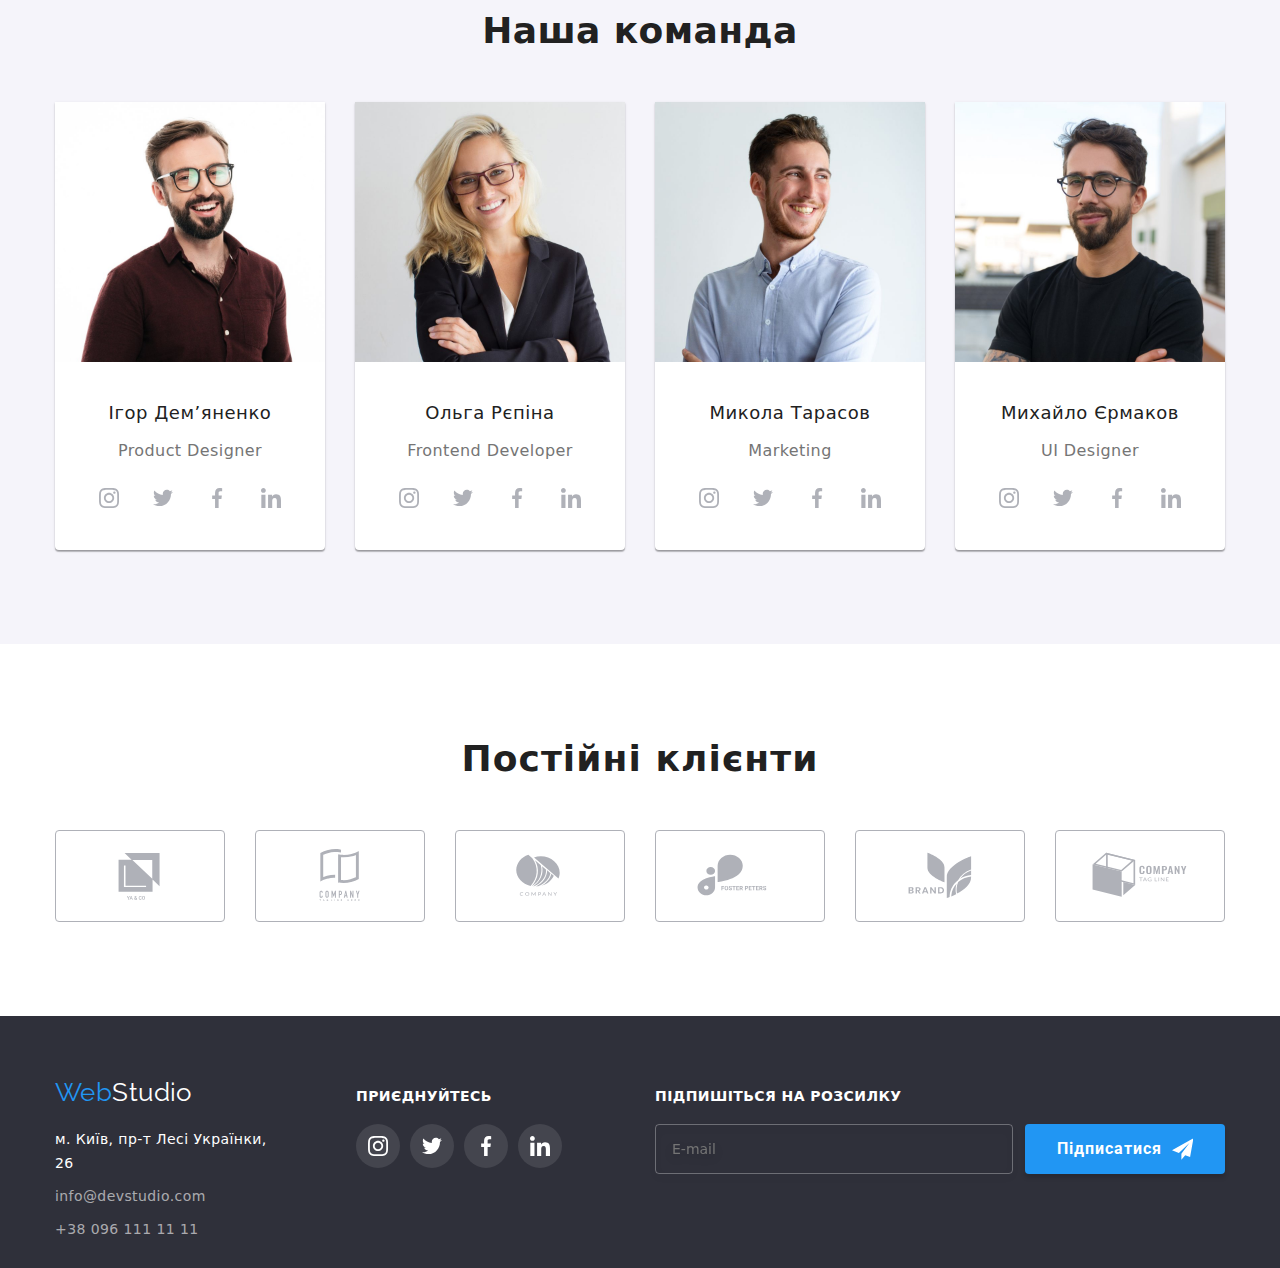
==== commit 0cd15066: "BEM and SAAS" ====
--- a/index.html
+++ b/index.html
@@ -9,6 +9,7 @@
           rel="stylesheet">
     <link rel="stylesheet" href="https://cdnjs.cloudflare.com/ajax/libs/modern-normalize/1.1.0/modern-normalize.min.css" integrity="sha512-wpPYUAdjBVSE4KJnH1VR1HeZfpl1ub8YT/NKx4PuQ5NmX2tKuGu6U/JRp5y+Y8XG2tV+wKQpNHVUX03MfMFn9Q==" 
             crossorigin="anonymous" referrerpolicy="no-referrer" />
+    <link rel="stylesheet" href="./css/main.min.css">        
     <link rel="stylesheet" href="./css/styles.css"/>
 </head>
 <body>
@@ -110,7 +111,7 @@
                                 </label>
                             </div>
                            <div class="modal-privacy">
-                                <input type="checkbox" name="privacy" id="privacy" class="modal-check visually-hidden" value="true">
+                                <input type="checkbox" name="privacy" id="privacy" class="modal-check visually__hidden" value="true">
                                     <label for="privacy" class="check-text">
                                     <span>
                                         <svg class="check-icon" width="16" height="15">
@@ -125,8 +126,10 @@
                         </form>
                     </div>
                 </div>
-                <h1 class="hero">Ефективніші рішення для </br> вашого бізнесу</h1>
-                <button class="button" data-modal-open type="button">Замовити послугу</button>
+                <div class="hero-text">
+                    <h1 class="hero">Ефективніші рішення для </br> вашого бізнесу</h1>
+                    <button class="button" data-modal-open type="button">Замовити послугу</button>
+                </div>
             </div>
             
         </section>
@@ -190,30 +193,33 @@
             </div>
 
         </section>
-        <section class="advantage">
+        <section class="excellence">
             <div class="container">
-                <h2 class="advantage-title">Чим ми займаємося</h2>
-                    <ul class="advantage-main advantage-row">
-                       <li class="advan-img">
-                            <div class="advan-img-action"><img class="advantage-img" src="./images/img-1.jpg" alt="Розробка" width="370" height="294"/>
-                                <div class="advantage-action">
-                                    <p class="advantage-text">Десктопні додатки</p>
+                <h2 class="excellence__title">Чим ми займаємося</h2>
+                    <ul class="advantage excellence__row">
+                       <li class="advantage__card">
+                            <div class="advantage__content">
+                                <img class="advantage__image" src="./images/img-1.jpg" alt="Розробка" width="370" height="294"/>
+                                <div class="advantage__action">
+                                    <p class="advantage__text">Десктопні додатки</p>
                                 </div>
                             </div>
                             
                         </li>
-                       <li class="advan-img">
-                            <div class="advan-img-action"><img class="advantage-img" src="./images/img-2-2.jpg" alt="Дизайн" width="370" height="294"/>
-                                <div class="advantage-action">
-                                    <p class="advantage-text">Мобільні додатки</p>
+                       <li class="advantage__card">
+                            <div class="advantage__content">
+                                <img class="advantage__image" src="./images/img-2-2.jpg" alt="Дизайн" width="370" height="294"/>
+                                <div class="advantage__action">
+                                    <p class="advantage__text">Мобільні додатки</p>
                                 </div>
                             </div>
                            
                         </li>
-                       <li class="advan-img">
-                            <div class="advan-img-action"><img class="advantage-img" src="./images/img-3.jpg" alt="Запуск вашого проекта" width="370" height="294"/>
-                                <div class="advantage-action">
-                                <p class="advantage-text">Дизайнерські рішення</p>
+                       <li class="advantage__card">
+                            <div class="advantage__content">
+                                <img class="advantage__image" src="./images/img-3.jpg" alt="Запуск вашого проекта" width="370" height="294"/>
+                                <div class="advantage__action">
+                                <p class="advantage__text">Дизайнерські рішення</p>
                                 </div>
                             </div>
                             
@@ -373,35 +379,41 @@
         </section>
         <section class="clients">
             <div class="container">
-                <h2 class="clients-item">Постійні клієнти</h2>
-                <ul class="clients-row">
-                    <li class="clients-pre"><a class="clients-link" href="">
-                        <svg class="clients-icon" weidth="106" height="60">
+                <h2 class="clients__title">Постійні клієнти</h2>
+                <ul class="clients__list">
+                    <li class="clients__card">
+                        <a class="clients__link" href="">
+                        <svg class="clients__icon" weidth="106" height="60">
                             <use href="./images/icons.svg#icon-Logo-7"></use>
                         </svg>
                     </a></li>
-                    <li class="clients-pre"><a class="clients-link" href="">
-                        <svg class="clients-icon" weidth="106" height="60">
+                    <li class="clients__card">
+                        <a class="clients__link" href="">
+                        <svg class="clients__icon" weidth="106" height="60">
                             <use href="./images/icons.svg#icon-Logo"></use>
                         </svg>
                     </a></li>
-                    <li class="clients-pre"><a class="clients-link" href="">
-                        <svg class="clients-icon" weidth="106" height="60">
+                    <li class="clients__card">
+                        <a class="clients__link" href="">
+                        <svg class="clients__icon" weidth="106" height="60">
                             <use href="./images/icons.svg#icon-Logo-3"></use>
                         </svg>
                     </a></li>
-                    <li class="clients-pre"><a class="clients-link" href="">
-                        <svg class="clients-icon" weidth="106" height="60">
+                    <li class="clients__card">
+                        <a class="clients__link" href="">
+                        <svg class="clients__icon" weidth="106" height="60">
                             <use href="./images/icons.svg#icon-Logo-4"></use>
                         </svg>
                     </a></li>
-                    <li class="clients-pre"><a class="clients-link" href="">
-                        <svg class="clients-icon" weidth="106" height="60">
+                    <li class="clients__card">
+                        <a class="clients__link" href="">
+                        <svg class="clients__icon" weidth="106" height="60">
                             <use href="./images/icons.svg#icon-Logo-5"></use>
                         </svg>
                     </a></li>
-                    <li class="clients-pre"><a class="clients-link" href="">
-                        <svg class="clients-icon" weidth="106" height="60">
+                    <li class="clients__card">
+                        <a class="clients__link" href="">
+                        <svg class="clients__icon" weidth="106" height="60">
                             <use href="./images/icons.svg#icon-Logo-6"></use>
                         </svg>
                     </a></li>
--- a/css/main.min.css
+++ b/css/main.min.css
@@ -0,0 +1 @@
+p,h1,h2,h3,h4{margin:0}.img{display:block}ul{margin:0;padding-left:0}body{font-family:"Roboto",sans-serif;font-size:14px;letter-spacing:.03em;color:#757575;text-decoration:none}ul{list-style:none}section{padding-top:94px;padding-bottom:94px}.container{width:1200px;padding-left:15px;padding-right:15px;margin-left:auto;margin-right:auto}.visually__hidden{position:absolute;white-space:nowrap;width:1px;height:1px;overflow:hidden;border:0;padding:0;clip:rect(0 0 0 0);clip-path:inset(50%);margin:-1px}/*! modern-normalize v1.1.0 | MIT License | https://github.com/sindresorhus/modern-normalize */*,::before,::after{box-sizing:border-box}html{line-height:1.15;-webkit-text-size-adjust:100%;-moz-tab-size:4;tab-size:4}body{margin:0;font-family:system-ui,-apple-system,"Segoe UI",Roboto,Helvetica,Arial,sans-serif,"Apple Color Emoji","Segoe UI Emoji"}hr{height:0;color:inherit}abbr[title]{text-decoration:underline dotted}b,strong{font-weight:bolder}code,kbd,samp,pre{font-family:ui-monospace,SFMono-Regular,Consolas,"Liberation Mono",Menlo,monospace;font-size:1em}small{font-size:80%}sub,sup{font-size:75%;line-height:0;position:relative;vertical-align:baseline}sub{bottom:-0.25em}sup{top:-0.5em}table{text-indent:0;border-color:inherit}button,input,optgroup,select,textarea{font-family:inherit;font-size:100%;line-height:1.15;margin:0}button,select{text-transform:none}button,[type=button],[type=reset],[type=submit]{-webkit-appearance:button}::-moz-focus-inner{border-style:none;padding:0}:-moz-focusring{outline:1px dotted ButtonText}:-moz-ui-invalid{box-shadow:none}legend{padding:0}progress{vertical-align:baseline}::-webkit-inner-spin-button,::-webkit-outer-spin-button{height:auto}[type=search]{-webkit-appearance:textfield;outline-offset:-2px}::-webkit-search-decoration{-webkit-appearance:none}::-webkit-file-upload-button{-webkit-appearance:button;font:inherit}summary{display:list-item}.row{display:flex;align-items:center}.header-left{display:flex;align-items:center}.header{padding-top:24px;padding-bottom:25px;border-bottom:1px solid #ececec}.header-right{display:flex;justify-content:center;margin-left:auto}.header-contact:not(:last-child){margin-right:50px}.studio{text-decoration:none;margin-right:93px}.logo{color:#2196f3;font-family:Raleway;font-size:26px;line-height:1.1923076923}.logo-second{color:#000;font-family:Raleway;font-size:26px;line-height:1.1923076923}.site-nav{display:flex;margin-left:var(--typical-padding);transition:color 250ms cubic-bezier(0.4, 0, 0.2, 1)}.site-nav .link{color:#212121;letter-spacing:.02em;font-weight:500;text-decoration:none;line-height:1.14}.site-nav .link:focus,.site-nav .link:hover{color:#2196f3}.site-nav .link.current{color:#2196f3;letter-spacing:.02em;font-weight:500;text-decoration:none;line-height:1.14}.site-nav .link.current::after{content:"";position:absolute;display:block;border-bottom:4px solid #2196f3;border-radius:2px;bottom:-34px;left:0;height:4px;width:100%;color:#2196f3}.site-face{position:relative}.site-face:not(:last-child){margin-right:50px}.header-icon-mail{width:16px;height:12px;fill:#757575;margin-right:10px;transition:fill 250ms cubic-bezier(0.4, 0, 0.2, 1)}.contacts-adress:focus .header-icon-mail,.contacts-adress:hover .header-icon-mail{fill:#2196f3}.contacts-adress{width:100%;height:100%;font-weight:500;color:#757575;text-decoration:none;line-height:1.71;letter-spacing:.02em;display:flex;align-items:center;justify-content:center;transition:color 250ms cubic-bezier(0.4, 0, 0.2, 1)}.contacts-adress:hover,.contacts-adress:focus{color:#2196f3}.header-icon-phone{width:10px;height:16px;fill:#757575;margin-right:10px;transition:fill 250ms cubic-bezier(0.4, 0, 0.2, 1)}.contacts-adress:focus .header-icon-phone,.contacts-adress:hover .header-icon-phone{fill:#2196f3}.hero-main{background-color:#2f303a;max-width:1600px;padding-top:200px;padding-bottom:200px;margin-left:auto;margin-right:auto;background-image:linear-gradient(rgba(47, 48, 58, 0.4), rgba(47, 48, 58, 0.4)),url(../images/Img.jpg)}.hero{font-family:"Roboto",sans-serif;font-style:normal;color:#fff;font-weight:900;font-size:44px;line-height:1.36;text-align:center;align-items:center;letter-spacing:.06em;text-transform:uppercase;padding-bottom:30px}.hero-text{max-width:696px;height:120px;margin-left:auto;margin-right:auto}.button{font-family:"Roboto";cursor:pointer;color:#fff;background-color:#2196f3;font-weight:216px;font-size:16px;letter-spacing:.06em;align-items:center;text-align:center;line-height:2;margin:0 auto;display:block;border-style:none;box-shadow:0px 4px 4px rgba(0,0,0,.15);padding:10px 32px;border-radius:4px}.icon-in-ben{display:flex;height:120px;align-items:center;justify-content:center;background-color:#f5f4fa;margin-bottom:30px}.benefit{display:flex;padding-bottom:0}.benefit-text{color:#757575;line-height:1.71;text-decoration:none}.ben-row{display:flex;list-style:none}.ben-text{width:270px}.ben-text-two{width:270px}.ben-text-row:not(:last-child){margin-right:30px}.benefit-title{color:#212121;font-weight:700;font-size:14px;text-transform:uppercase;line-height:1.14;text-decoration:none;margin-bottom:10px}.benefit-title-item{display:none}.excellence__row{display:flex}.advantage__card:not(:last-child){margin-right:30px}.advantage__content{position:relative;z-index:-1}.advantage__text{color:#fff;font-weight:700;font-size:14px;line-height:1.1428571429;text-align:center;align-items:center;text-transform:uppercase;padding-top:27px;padding-bottom:27px}.advantage__action{height:70px;width:100%;background-color:rgba(47,48,58,.8);align-items:center;text-align:center;position:absolute;right:0;bottom:0}.excellence__title{color:#212121;font-weight:700;line-height:1.14;font-size:36px;letter-spacing:.03em;margin-bottom:50px;text-align:center}.advantage__image{display:block}.team-section{background-color:#f5f4fa}.team-row{background-color:#fff;border-radius:0px 0px 4px 4px;box-shadow:0px 1px 3px rgba(0,0,0,.12),0px 1px 1px rgba(0,0,0,.14),0px 2px 1px rgba(0,0,0,.2)}.team-row:not(:last-child){margin-right:30px}.team{color:#212121;font-weight:700;font-size:36px;line-height:1.1666666667;text-align:center;margin-bottom:50px}.team-item{display:flex;text-align:center}.team-title{color:#212121;font-weight:500;font-size:18px;line-height:2;letter-spacing:.03em;padding-bottom:10px}.team-text{color:#757575;font-size:16px;line-height:1.1875}.team-text-main{padding-top:30px;padding-bottom:30px}.team-main{display:flex;justify-content:center;margin-top:16px}.team-icon{width:44px;height:44px}.team-icon:not(:last-child){margin-right:10px}.team-link{width:100%;height:100%;border-radius:50%;display:flex;align-items:center;justify-content:center;text-decoration:none;transition:background-color 250ms cubic-bezier(0.4, 0, 0.2, 1)}.team-link:focus,.team-link:hover{background-color:#2196f3}.team-link-pic{fill:#afb1b8;transition:fill 250ms cubic-bezier(0.4, 0, 0.2, 1)}.team-link:hover .team-link-pic,.team-link:focus .team-link-pic{background-color:#2196f3;fill:#fff}.link{text-decoration:none}.clients__title{font-weight:700;font-size:36px;line-height:1.1666666667;text-align:center;color:#212121;letter-spacing:.03em;padding-bottom:50px}.clients__card{height:92px;width:170px}.clients__card:not(:last-child){margin-right:30px}.clients__link{width:100%;height:100%;display:flex;align-items:center;justify-content:center;border:1px solid #afb1b8;border-radius:4px;transition:border-color 250ms cubic-bezier(0.4, 0, 0.2, 1)}.clients__link:focus,.clients__link:hover{border-color:#2196f3}.clients__list{display:flex;justify-content:center}.clients__icon{fill:#afb1b8;transition:fill 250ms cubic-bezier(0.4, 0, 0.2, 1)}.clients__link:focus .clients__icon,.clients__link:hover .clients__icon{fill:#2196f3}.backdrop{position:fixed;top:0;left:0;width:100%;height:100%;background-color:rgba(0,0,0,.2);opacity:1;transition:opacity 250ms cubic-bezier(0.4, 0, 0.2, 1)}.backdrop.is-hidden.modal{transform:translate(-50%, -50%) scale(0.9);opacity:0}.button-modal-close{position:absolute;top:8px;right:8px;padding:0;margin:0;width:30px;height:30px;border-radius:50%;background:#fff;border:1px solid rgba(0,0,0,.1);box-shadow:none}.modal-icon-close{position:absolute;top:50%;left:50%;transform:translate(-50%, -50%);width:11px;height:11px}.modal-input{width:100%;height:40px;border:1px solid rgba(33,33,33,.2);border-radius:4px;background-color:rgba(0,0,0,0);font-size:14px;padding-left:42px}.modal-label{font-family:"Roboto";font-style:normal;font-weight:400;font-size:12px;line-height:1.1666666667;letter-spacing:.01em;color:#757575}.modal-privacy{margin-top:20px;margin-bottom:30px;display:flex;align-items:center;text-align:center}.modal-field{margin-bottom:10px}.check-text{font-size:14px;font-weight:400;line-height:1.7142857143;letter-spacing:.03em;color:#757575;display:flex;text-align:center;align-items:center}.modal-link{color:#2196f3}.check-text span{width:16px;height:15px;border:2px solid #212121;border-radius:3px;margin-right:7px;display:flex;align-items:center;justify-content:center;fill:rgba(0,0,0,0);transition:color 250ms cubic-bezier(0.4, 0, 0.2, 1)}.modal-check:checked+.check-text span{background-color:#2196f3;border-color:rgba(0,0,0,0);fill:#fff}.modal-check:focus+.check-text span{border-color:#2196f3}.modal-text{width:100%;height:120px;padding:12px 16px;border:1px solid rgba(33,33,33,.2);border-radius:4px;resize:none;margin-top:4px}.modal-text::placeholder{color:rgba(117,117,117,.5);font-family:"Roboto";font-style:normal;font-weight:400;font-size:12px;line-height:1.1666666667;letter-spacing:.01em}.modal-text:focus,.modal-text:hover{outline-color:#2196f3}.modal-icon{position:absolute;top:50%;left:10px;transform:translateY(-50%)}.modal-input:focus+.modal-icon{fill:#2196f3}.input:checked+.icon{background-image:none;fill:#fff;background-color:#2196f3}.input-wrap{position:relative;margin-top:4px}.backdrop.is-hidden{opacity:0;pointer-events:none}.modal{min-height:581px;width:528px;padding:40px;background-color:#fff;box-shadow:0px 1px 3px rgba(0,0,0,.12),0px 1px 1px rgba(0,0,0,.14),0px 2px 1px rgba(0,0,0,.2);border-radius:4px;position:absolute;top:50%;left:50%;transform:translate(-50%, -50%) scale(1);transition:transform 250ms cubic-bezier(0.4, 0, 0.2, 1),opacity 250ms cubic-bezier(0.4, 0, 0.2, 1)}.modal-input:focus,.modal-input:hover{outline-color:#2196f3}.modal-title{font-weight:700;font-size:20px;line-height:.7666666667;text-align:center;letter-spacing:.03em;color:#212121;margin-bottom:30px}.footer .container{display:flex}.footer{background-color:#2f303a;text-decoration:none;padding-top:60px;height:252px}.footer-main{display:flex;align-items:baseline}.footer-adress-main{display:flex;flex-direction:column}.logo-third{color:#fff;font-family:Raleway;font-size:26px;line-height:1.1923076923}.studio-footer{text-decoration:none}.footer-geoadress{color:#fff;text-decoration:none;font-size:14px;line-height:1.71;letter-spacing:.03;transition:color 250ms cubic-bezier(0.4, 0, 0.2, 1)}.footer-geoadress:hover,.footer-geoadress:focus{color:#2196f3}.footer-adress{text-decoration:none;font-size:14px;letter-spacing:.03;line-height:1.71;color:rgba(255,255,255,.6);transition:color 250ms cubic-bezier(0.4, 0, 0.2, 1)}.footer-adress:hover,.footer-adress:focus{color:#2196f3}address{font-style:normal;margin-top:20px}.li-fot{margin-bottom:9px}.follow{display:flex;justify-content:center;margin:0px;text-transform:uppercase;margin-top:16px}.follow-icon{fill:#fff}.follow-text{font-weight:700;font-size:14px;line-height:1.1428571429;letter-spacing:.03em;color:#fff;margin-bottom:20px;text-align:left}.follow-item{width:44px;height:44px;border-radius:50%;background-color:rgba(255,255,255,.1);display:flex}.follow-item:not(:last-child){margin-right:10px}.follow-link{width:100%;height:100%;display:flex;align-items:center;justify-content:center;border-radius:50%;transition:background-color 250ms cubic-bezier(0.4, 0, 0.2, 1)}.follow-link:focus,.follow-link:hover{background-color:#2196f3}.follow-main{display:block;margin-top:12px;margin-left:70px}.window{display:block;align-items:center;text-align:center;margin-top:12px;margin-left:93px}.window-item{display:flex;justify-content:center;margin:0px;text-transform:uppercase;margin-top:16px;color:rgba(0,0,0,0)}.window-input{width:358px;height:50px;color:rgba(255,255,255,.6);background-color:rgba(0,0,0,0);padding-left:16px;border:1px solid rgba(255,255,255,.3);filter:drop-shadow(0px 4px 4px rgba(0, 0, 0, 0.15));border-radius:4px;outline:none}.btn-window{width:200px;height:50px;display:flex;margin-left:12px;font-weight:700}.window-icon{margin-left:10px}.navigation__content{display:flex;align-items:center}.navigation__cell:not(:last-child){margin-right:8px}.navigation__row{display:flex;margin-right:auto;margin-left:auto;padding-bottom:50px}.navigation__button{cursor:pointer;font-family:"Roboto";background-color:#f5f4fa;color:#212121;font-weight:500;font-size:16px;letter-spacing:.03em;line-height:1.62;padding:6px 22px;border-radius:4px;border-style:none;transition:background-color 250ms cubic-bezier(0.4, 0, 0.2, 1),color 250ms cubic-bezier(0.4, 0, 0.2, 1),box-shadow 250ms cubic-bezier(0.4, 0, 0.2, 1)}.navigation__button:hover,.navigation__button:focus{background-color:#2196f3;color:#f5f5f5;box-shadow:0px 3px 1px rgba(0,0,0,.1),0px 1px 2px rgba(0,0,0,.08),0px 2px 2px rgba(0,0,0,.12)}.port-img{display:block}.port-img-action{display:flex;position:relative;overflow:hidden}.port-text-action{font-style:normal;font-weight:400;font-size:18px;letter-spacing:.03em;line-height:1.5555555556;color:#fff;padding:63px 24px}.port-action{display:inline-block;position:absolute;content:"";width:370px;height:100%;background-color:rgba(33,150,243,.9);transform:translateY(100%);transition:transform 250ms cubic-bezier(0.4, 0, 0.2, 1)}.port:hover .port-action,.port:focus .port-action{transform:translateY(0)}.portfolio{padding-left:0;padding-right:0}.port-back{border-left:1px solid #eee;border-right:1px solid #eee;border-bottom:1px solid #eee;padding:20px 24px}.port-row{display:flex;align-items:center;flex-wrap:wrap}.port{text-decoration:none;display:block;transition:box-shadow 250ms cubic-bezier(0.4, 0, 0.2, 1)}.port:hover,.port:focus{box-shadow:0px 1px 1px rgba(0,0,0,.12),0px 4px 4px rgba(0,0,0,.06),1px 4px 6px rgba(0,0,0,.16)}.port-item{margin-bottom:30px}.port-item:nth-child(3n){margin-right:30px;margin-left:30px}.port-link{color:#212121;font-weight:700;font-size:18px;line-height:2;letter-spacing:.06em;text-decoration:none}.port-link-text{color:#757575;font-size:16px;line-height:1.88;letter-spacing:.03em;text-decoration:none}/*# sourceMappingURL=main.min.css.map */--- a/css/styles.css
+++ b/css/styles.css
@@ -7,13 +7,13 @@
 /* колів фону під секцій з викладачами #FFFFFF */
 
 
-:root {
+/* :root {
     --primary-text-color:#757575;
     --title-text-color: #212121;
     --background-color: #F5F5F5;
     --accent-color: #2196F3;
-}
-
+} */
+/* 
 p,
 h1, 
 h2, 
@@ -51,9 +51,8 @@
     padding-right: 15px;
     margin-left: auto;
     margin-right: auto;
-    /* outline: 2px solid tomato; */
-}
-.row {
+} */
+/* .row {
     display: flex;
     align-items: center;
 }
@@ -75,10 +74,10 @@
 /* .header-contact {
     margin-left: 50px;
 } */
-.header-contact:not(:last-child) {
+/* .header-contact:not(:last-child) {
     margin-right: 50px;
-}
-.studio {
+} */ */
+/* .studio {
     text-decoration: none;
     margin-right: 93px;
 }
@@ -95,17 +94,17 @@
     font-family: Raleway ; 
     font-size: 26px ;
     line-height: calc(31/26);
-}
-
-.logo-third{
+} */
+
+/* .logo-third{
     color:#FFFFFF;
     font-family: Raleway ; 
     font-size: 26px ;
     line-height: calc(31/26);
-}
+} */
 /* --------------------SITE     NAV    -------------------- */
 
-.site-face:not(:last-child) {
+/* .site-face:not(:last-child) {
     margin-right: 50px;
 }
 
@@ -157,6 +156,7 @@
     fill: var(--primary-text-color);
     margin-right: 10px;
     transition: fill 250ms cubic-bezier(0.4, 0, 0.2, 1);
+    
 }
 .contacts-adress {
     width: 100%;
@@ -188,11 +188,11 @@
 }
 .contacts-adress:hover, .contacts-adress:focus {
     color: var(--accent-color) ;
-}
+} */
 /* -------------------------HERO------------------ */
 
 
-.hero-main {
+/* .hero-main {
     background-color: #2F303A ;
     max-width: 1600px;
     padding-top: 200px;
@@ -234,24 +234,24 @@
     box-shadow: 0px 4px 4px rgba(0, 0, 0, 0.15);
     padding: 10px 32px;
     border-radius: 4px;
-}
+} */
 
 /* -----------------------------BUT NAVIGATION------------------------*/
-.but {
-    display: flex;
-    align-items: center;
-}
-.but-item:not(:last-child) {
+/* .navigation__content {
+    display: flex;
+    align-items: center;
+}
+.navigation__cell:not(:last-child) {
     margin-right: 8px;
 }
 
-.but-nav-row {
+.navigation__row {
     display: flex;
     margin-right:auto;
     margin-left: auto;
     padding-bottom: 50px;
 }
-.but-nav {
+.navigation__button {
     cursor: pointer;
     font-family: 'Roboto';
     background-color:  #F5F4FA;
@@ -268,28 +268,28 @@
                 box-shadow 250ms cubic-bezier(0.4, 0, 0.2, 1);
 }
 
-.but-nav:focus , .but-nav:hover {
+.navigation__button:focus , .navigation__button:hover {
     background-color: var(--accent-color);
     color: var(--background-color);
     box-shadow: 0px 3px 1px rgba(0, 0, 0, 0.1), 
         0px 1px 2px rgba(0, 0, 0, 0.08), 
         0px 2px 2px rgba(0, 0, 0, 0.12);
-}
+} */
 
 /* ---------------------------ADVANTAGE--------------------------- */
-.advantage-row {
-    display: flex;
-}
-.advan-img:not(:last-child) {
+/* .excellence__row {
+    display: flex;
+}
+.advantage__card:not(:last-child) {
     margin-right: 30px; 
 }
-.advan-img-action {
+.advantage__content {
     position: relative;
     z-index: -1;
     
 }
 
-.advantage-text {
+.advantage__text {
     color: #FFFFFF;
     font-weight: 700;
     font-size: 14px;
@@ -300,7 +300,7 @@
     padding-top: 27px;
     padding-bottom: 27px;
 }
-.advantage-action {
+.advantage__action {
     height: 70px;
     width: 100%;
     background-color: rgba(47, 48, 58, 0.8);
@@ -310,7 +310,7 @@
     right: 0;
     bottom: 0;
 }
-.advantage-title {
+.excellence__title {
     color:var(--title-text-color);
     font-weight: 700;
     line-height: 1.14 ; 
@@ -319,11 +319,12 @@
     margin-bottom: 50px;
     text-align: center;
 }
-.advantage-img {
+.advantage__image {
     display: block;
-}
+} */
 /* -----------------------------TEAM------------------------------ */
-.team-section {
+
+/* .team-section {
     background-color: #F5F4FA;
 }
 .team-row:not(:last-child) {
@@ -403,9 +404,9 @@
 }
 .link {
     text-decoration: none;
-}
+} */
 /* ------------------------BENEFIT----------------------- */
-.icon-in-ben {
+/* .icon-in-ben {
     display: flex;
     height: 120px;
     align-items: center;
@@ -424,17 +425,17 @@
     display: flex;
     list-style: none;
     /* text-align: left; */
-}
+/* }
 .ben-text {
-    width: 270px;
-}
+    width: 270px; */
+/* }
 .ben-text-two {
-    width: 270px;
-}
+    width: 270px; */
+/* }
 .ben-text-row:not(:last-child) {
     margin-right: 30px;
-}
-.benefit-text {
+} */ */
+/* .benefit-text {
     color:var(--primary-text-color);
     line-height: 1.71;
     text-decoration: none;
@@ -447,12 +448,12 @@
     line-height:1.14;
     text-decoration: none;
     margin-bottom: 10px;
-}
+} */
 /* ------------------------CLIENTS--------------------- */
 
 
 
-.clients-item {
+/* .clients__title {
     font-weight: 700;
     font-size: 36px;
     line-height: calc(42/36);
@@ -461,11 +462,11 @@
     letter-spacing: 0.03em;
     padding-bottom: 50px;
 }
-.clients-pre {
+.clients__card {
     height: 92px;
     width: 170px;
 }
-.clients-link {
+.clients__link {
     width: 100%;
     height: 100%;
     display: flex;
@@ -476,33 +477,33 @@
     transition: border-color 250ms cubic-bezier(0.4, 0, 0.2, 1);
     
 }
-.clients-row {
-    display: flex;
-    justify-content: center;
-}
-.clients-pre:not(:last-child) {
+.clients__list {
+    display: flex;
+    justify-content: center;
+}
+.clients__card:not(:last-child) {
     margin-right: 30px;
 }
-.clients-icon {
+.clients__icon {
     fill: #AFB1B8;
     transition: fill 250ms cubic-bezier(0.4, 0, 0.2, 1);
 }
-.clients-link:focus .clients-icon, 
-.clients-link:hover .clients-icon {
+.clients__link:focus .clients__icon, 
+.clients__link:hover .clients__icon {
     fill: var(--accent-color);
 }
 
-.clients-link:focus, .clients-link:hover {
+.clients__link:focus, .clients__link:hover {
     border-color: var(--accent-color);
 }
-
+ */
 
 
 
 
 
 /* ------------------------PORTFOLIO---------------------- */
-.port-img {
+/* .port-img {
     display: block;
 }
 .port-img-action {
@@ -583,9 +584,9 @@
     line-height:1.88;
     letter-spacing: 0.03em;
     text-decoration: none;
-}
+} */
 /* ------------------------FOOTER----------------------- */
-.follow {
+/* .follow {
     display: flex;
     justify-content: center;
     margin: 0px;
@@ -628,8 +629,8 @@
     border-radius: 50%;
     transition: background-color 250ms cubic-bezier(0.4, 0, 0.2, 1);
         
-}
-.footer .container {
+} */
+/* .footer .container {
     display: flex;
 }
 .footer {
@@ -645,13 +646,13 @@
 .footer-adress-main {
     display: flex;
     flex-direction: column;
-}
-.follow-main {
+} */
+/* .follow-main {
     display: block;
     margin-top: 12px;
     margin-left: 70px;
-}
-.window {
+} */
+/* .window {
     display: block;
     align-items: center;
     text-align: center;
@@ -665,7 +666,7 @@
     text-transform: uppercase;
     margin-top: 16px;
     color: transparent;
-}
+} */
 /* .window-input {
     width: 358px;
     height: 50px;
@@ -686,7 +687,7 @@
     letter-spacing: 0.03em;
     color: rgba(255, 255, 255, 0.6);
 } */
-.window-input {
+/* .window-input {
     width: 358px;
     height: 50px;
     color: rgba(255, 255, 255, 0.6);
@@ -707,8 +708,8 @@
 }
 .window-icon {
     margin-left: 10px;
-}
-.studio-footer {
+} */
+/* .studio-footer {
     text-decoration: none;
 }
 
@@ -741,11 +742,11 @@
  }
 .li-fot {
     margin-bottom: 9px;
-}
-
-
-
-
+} */
+
+
+
+/* 
 .backdrop {
     position: fixed;
     top: 0;
@@ -845,7 +846,7 @@
 }
 
 
-.visually-hidden {
+.visually__hidden {
     position: absolute;
     white-space: nowrap;
     width: 1px;
@@ -934,4 +935,4 @@
     transform: translate(-50%, -50%) scale(1);
     transition: transform 250ms cubic-bezier(0.4, 0, 0.2, 1), 
                 opacity 250ms cubic-bezier(0.4, 0, 0.2, 1) ;
-}+} */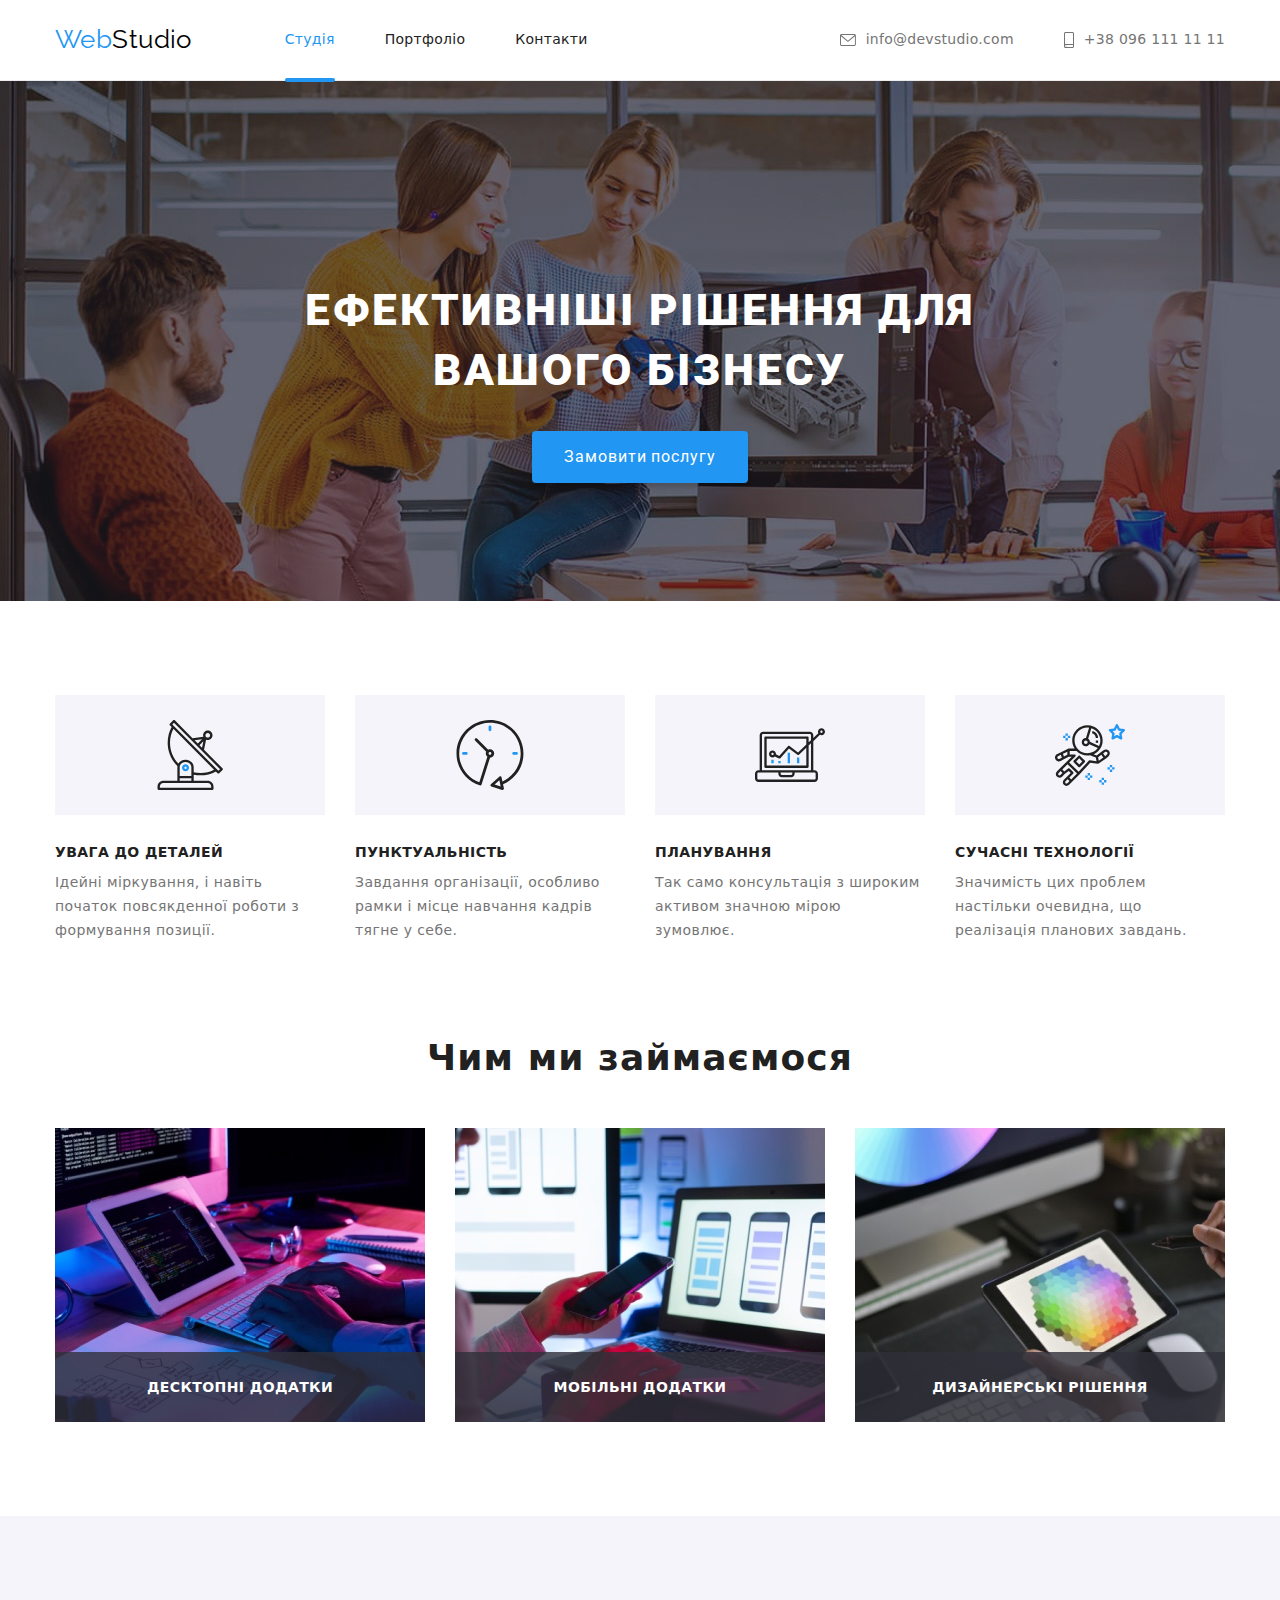
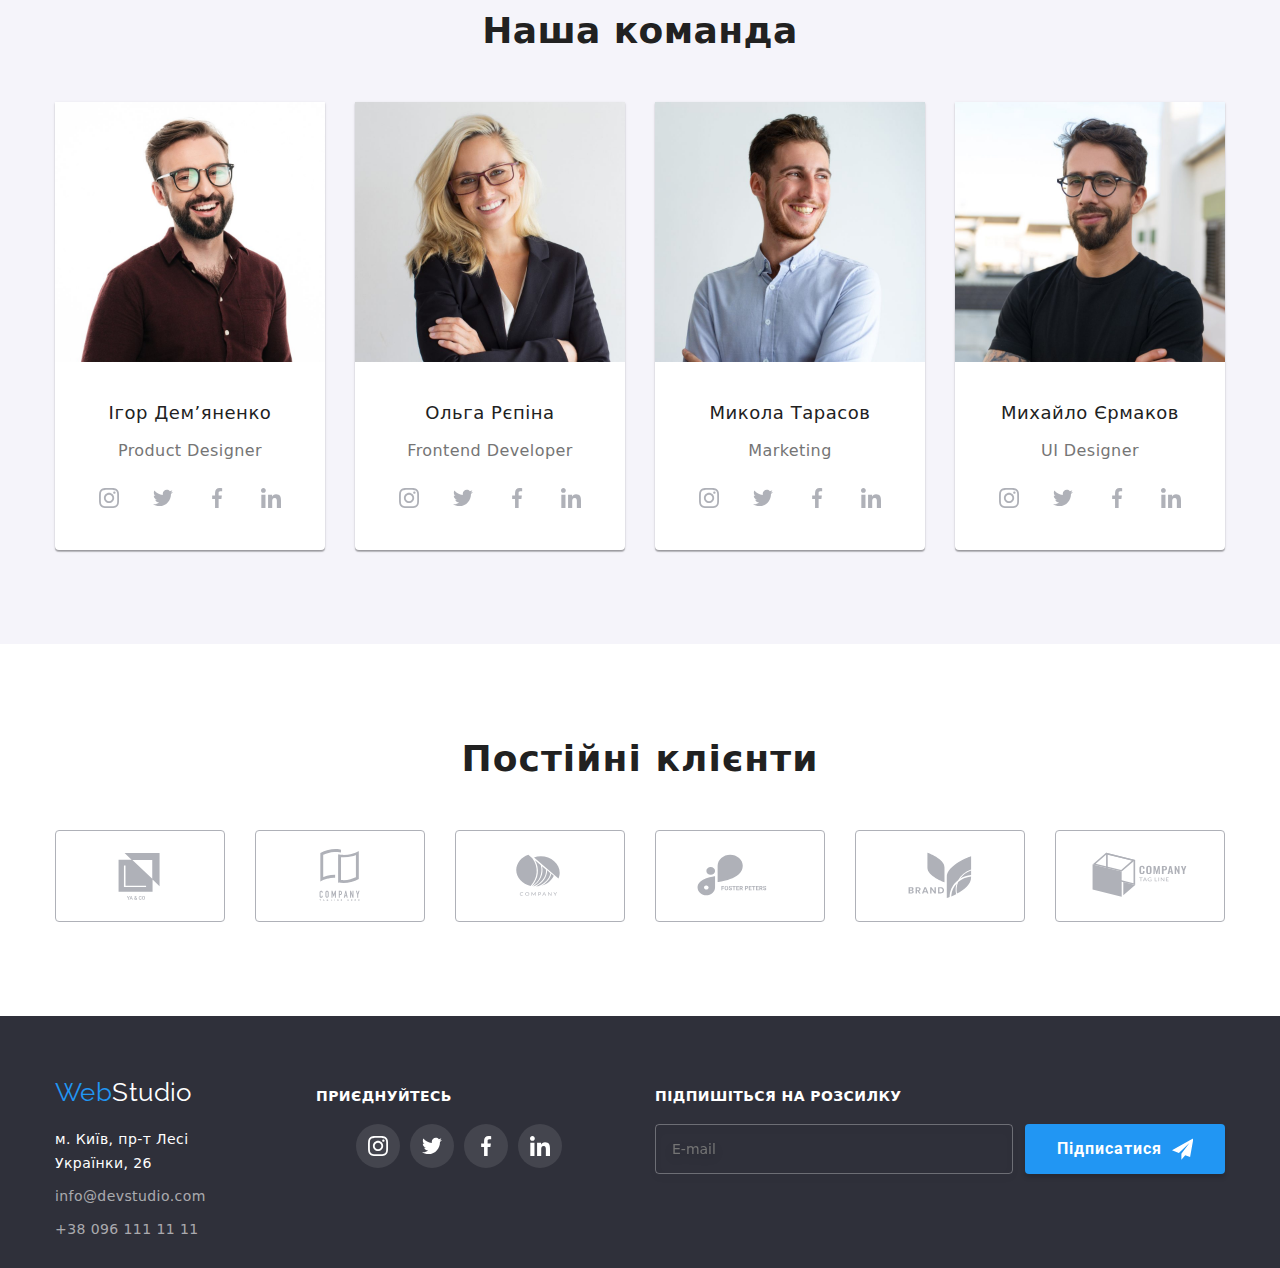
==== commit 13b476e3: "допрацьовано з extend" ====
--- a/index.html
+++ b/index.html
@@ -428,7 +428,7 @@
                     <span class="logo">Web</span><span class="logo-third">Studio</span>
                 </a>
                 <address>
-                <ul>
+                <ul class="footer-ul-addres">
                     <li class="li-fot"><a href="https://www.google.com/maps/place/%D0%B1%D1%83%D0%BB.+%D0%9B%D0%B5%D1%81%D0%B8+%D0%A3%D0%BA%D1%80%D0%B0%D0%B8%D0%BD%D0%BA%D0%B8,+26,+%D0%9A%D0%B8%D0%B5%D0%B2,+%D0%A3%D0%BA%D1%80%D0%B0%D0%B8%D0%BD%D0%B0,+02000/@50.4265807,30.5383858,17z/data=!3m1!4b1!4m5!3m4!1s0x40d4cf0e033ecbe9:0x57a4dffefec77da0!8m2!3d50.4265807!4d30.5383858" target="_blank"  rel="noopener noreferrer" class="footer-geoadress">м. Київ, пр-т Лесі Українки, 26</a>  </li>
                     <li class="li-fot"><a href="mailto:info@devstudio.com"  class="footer-adress">info@devstudio.com</a></li>
                     <li class="li-fot"><a href="tel:+380961111111" class="footer-adress">+38 096 111 11 11</a></li>
--- a/css/main.min.css
+++ b/css/main.min.css
@@ -1 +1 @@
-p,h1,h2,h3,h4{margin:0}.img{display:block}ul{margin:0;padding-left:0}body{font-family:"Roboto",sans-serif;font-size:14px;letter-spacing:.03em;color:#757575;text-decoration:none}ul{list-style:none}section{padding-top:94px;padding-bottom:94px}.container{width:1200px;padding-left:15px;padding-right:15px;margin-left:auto;margin-right:auto}.visually__hidden{position:absolute;white-space:nowrap;width:1px;height:1px;overflow:hidden;border:0;padding:0;clip:rect(0 0 0 0);clip-path:inset(50%);margin:-1px}/*! modern-normalize v1.1.0 | MIT License | https://github.com/sindresorhus/modern-normalize */*,::before,::after{box-sizing:border-box}html{line-height:1.15;-webkit-text-size-adjust:100%;-moz-tab-size:4;tab-size:4}body{margin:0;font-family:system-ui,-apple-system,"Segoe UI",Roboto,Helvetica,Arial,sans-serif,"Apple Color Emoji","Segoe UI Emoji"}hr{height:0;color:inherit}abbr[title]{text-decoration:underline dotted}b,strong{font-weight:bolder}code,kbd,samp,pre{font-family:ui-monospace,SFMono-Regular,Consolas,"Liberation Mono",Menlo,monospace;font-size:1em}small{font-size:80%}sub,sup{font-size:75%;line-height:0;position:relative;vertical-align:baseline}sub{bottom:-0.25em}sup{top:-0.5em}table{text-indent:0;border-color:inherit}button,input,optgroup,select,textarea{font-family:inherit;font-size:100%;line-height:1.15;margin:0}button,select{text-transform:none}button,[type=button],[type=reset],[type=submit]{-webkit-appearance:button}::-moz-focus-inner{border-style:none;padding:0}:-moz-focusring{outline:1px dotted ButtonText}:-moz-ui-invalid{box-shadow:none}legend{padding:0}progress{vertical-align:baseline}::-webkit-inner-spin-button,::-webkit-outer-spin-button{height:auto}[type=search]{-webkit-appearance:textfield;outline-offset:-2px}::-webkit-search-decoration{-webkit-appearance:none}::-webkit-file-upload-button{-webkit-appearance:button;font:inherit}summary{display:list-item}.row{display:flex;align-items:center}.header-left{display:flex;align-items:center}.header{padding-top:24px;padding-bottom:25px;border-bottom:1px solid #ececec}.header-right{display:flex;justify-content:center;margin-left:auto}.header-contact:not(:last-child){margin-right:50px}.studio{text-decoration:none;margin-right:93px}.logo{color:#2196f3;font-family:Raleway;font-size:26px;line-height:1.1923076923}.logo-second{color:#000;font-family:Raleway;font-size:26px;line-height:1.1923076923}.site-nav{display:flex;margin-left:var(--typical-padding);transition:color 250ms cubic-bezier(0.4, 0, 0.2, 1)}.site-nav .link{color:#212121;letter-spacing:.02em;font-weight:500;text-decoration:none;line-height:1.14}.site-nav .link:focus,.site-nav .link:hover{color:#2196f3}.site-nav .link.current{color:#2196f3;letter-spacing:.02em;font-weight:500;text-decoration:none;line-height:1.14}.site-nav .link.current::after{content:"";position:absolute;display:block;border-bottom:4px solid #2196f3;border-radius:2px;bottom:-34px;left:0;height:4px;width:100%;color:#2196f3}.site-face{position:relative}.site-face:not(:last-child){margin-right:50px}.header-icon-mail{width:16px;height:12px;fill:#757575;margin-right:10px;transition:fill 250ms cubic-bezier(0.4, 0, 0.2, 1)}.contacts-adress:focus .header-icon-mail,.contacts-adress:hover .header-icon-mail{fill:#2196f3}.contacts-adress{width:100%;height:100%;font-weight:500;color:#757575;text-decoration:none;line-height:1.71;letter-spacing:.02em;display:flex;align-items:center;justify-content:center;transition:color 250ms cubic-bezier(0.4, 0, 0.2, 1)}.contacts-adress:hover,.contacts-adress:focus{color:#2196f3}.header-icon-phone{width:10px;height:16px;fill:#757575;margin-right:10px;transition:fill 250ms cubic-bezier(0.4, 0, 0.2, 1)}.contacts-adress:focus .header-icon-phone,.contacts-adress:hover .header-icon-phone{fill:#2196f3}.hero-main{background-color:#2f303a;max-width:1600px;padding-top:200px;padding-bottom:200px;margin-left:auto;margin-right:auto;background-image:linear-gradient(rgba(47, 48, 58, 0.4), rgba(47, 48, 58, 0.4)),url(../images/Img.jpg)}.hero{font-family:"Roboto",sans-serif;font-style:normal;color:#fff;font-weight:900;font-size:44px;line-height:1.36;text-align:center;align-items:center;letter-spacing:.06em;text-transform:uppercase;padding-bottom:30px}.hero-text{max-width:696px;height:120px;margin-left:auto;margin-right:auto}.button{font-family:"Roboto";cursor:pointer;color:#fff;background-color:#2196f3;font-weight:216px;font-size:16px;letter-spacing:.06em;align-items:center;text-align:center;line-height:2;margin:0 auto;display:block;border-style:none;box-shadow:0px 4px 4px rgba(0,0,0,.15);padding:10px 32px;border-radius:4px}.icon-in-ben{display:flex;height:120px;align-items:center;justify-content:center;background-color:#f5f4fa;margin-bottom:30px}.benefit{display:flex;padding-bottom:0}.benefit-text{color:#757575;line-height:1.71;text-decoration:none}.ben-row{display:flex;list-style:none}.ben-text{width:270px}.ben-text-two{width:270px}.ben-text-row:not(:last-child){margin-right:30px}.benefit-title{color:#212121;font-weight:700;font-size:14px;text-transform:uppercase;line-height:1.14;text-decoration:none;margin-bottom:10px}.benefit-title-item{display:none}.excellence__row{display:flex}.advantage__card:not(:last-child){margin-right:30px}.advantage__content{position:relative;z-index:-1}.advantage__text{color:#fff;font-weight:700;font-size:14px;line-height:1.1428571429;text-align:center;align-items:center;text-transform:uppercase;padding-top:27px;padding-bottom:27px}.advantage__action{height:70px;width:100%;background-color:rgba(47,48,58,.8);align-items:center;text-align:center;position:absolute;right:0;bottom:0}.excellence__title{color:#212121;font-weight:700;line-height:1.14;font-size:36px;letter-spacing:.03em;margin-bottom:50px;text-align:center}.advantage__image{display:block}.team-section{background-color:#f5f4fa}.team-row{background-color:#fff;border-radius:0px 0px 4px 4px;box-shadow:0px 1px 3px rgba(0,0,0,.12),0px 1px 1px rgba(0,0,0,.14),0px 2px 1px rgba(0,0,0,.2)}.team-row:not(:last-child){margin-right:30px}.team{color:#212121;font-weight:700;font-size:36px;line-height:1.1666666667;text-align:center;margin-bottom:50px}.team-item{display:flex;text-align:center}.team-title{color:#212121;font-weight:500;font-size:18px;line-height:2;letter-spacing:.03em;padding-bottom:10px}.team-text{color:#757575;font-size:16px;line-height:1.1875}.team-text-main{padding-top:30px;padding-bottom:30px}.team-main{display:flex;justify-content:center;margin-top:16px}.team-icon{width:44px;height:44px}.team-icon:not(:last-child){margin-right:10px}.team-link{width:100%;height:100%;border-radius:50%;display:flex;align-items:center;justify-content:center;text-decoration:none;transition:background-color 250ms cubic-bezier(0.4, 0, 0.2, 1)}.team-link:focus,.team-link:hover{background-color:#2196f3}.team-link-pic{fill:#afb1b8;transition:fill 250ms cubic-bezier(0.4, 0, 0.2, 1)}.team-link:hover .team-link-pic,.team-link:focus .team-link-pic{background-color:#2196f3;fill:#fff}.link{text-decoration:none}.clients__title{font-weight:700;font-size:36px;line-height:1.1666666667;text-align:center;color:#212121;letter-spacing:.03em;padding-bottom:50px}.clients__card{height:92px;width:170px}.clients__card:not(:last-child){margin-right:30px}.clients__link{width:100%;height:100%;display:flex;align-items:center;justify-content:center;border:1px solid #afb1b8;border-radius:4px;transition:border-color 250ms cubic-bezier(0.4, 0, 0.2, 1)}.clients__link:focus,.clients__link:hover{border-color:#2196f3}.clients__list{display:flex;justify-content:center}.clients__icon{fill:#afb1b8;transition:fill 250ms cubic-bezier(0.4, 0, 0.2, 1)}.clients__link:focus .clients__icon,.clients__link:hover .clients__icon{fill:#2196f3}.backdrop{position:fixed;top:0;left:0;width:100%;height:100%;background-color:rgba(0,0,0,.2);opacity:1;transition:opacity 250ms cubic-bezier(0.4, 0, 0.2, 1)}.backdrop.is-hidden.modal{transform:translate(-50%, -50%) scale(0.9);opacity:0}.button-modal-close{position:absolute;top:8px;right:8px;padding:0;margin:0;width:30px;height:30px;border-radius:50%;background:#fff;border:1px solid rgba(0,0,0,.1);box-shadow:none}.modal-icon-close{position:absolute;top:50%;left:50%;transform:translate(-50%, -50%);width:11px;height:11px}.modal-input{width:100%;height:40px;border:1px solid rgba(33,33,33,.2);border-radius:4px;background-color:rgba(0,0,0,0);font-size:14px;padding-left:42px}.modal-label{font-family:"Roboto";font-style:normal;font-weight:400;font-size:12px;line-height:1.1666666667;letter-spacing:.01em;color:#757575}.modal-privacy{margin-top:20px;margin-bottom:30px;display:flex;align-items:center;text-align:center}.modal-field{margin-bottom:10px}.check-text{font-size:14px;font-weight:400;line-height:1.7142857143;letter-spacing:.03em;color:#757575;display:flex;text-align:center;align-items:center}.modal-link{color:#2196f3}.check-text span{width:16px;height:15px;border:2px solid #212121;border-radius:3px;margin-right:7px;display:flex;align-items:center;justify-content:center;fill:rgba(0,0,0,0);transition:color 250ms cubic-bezier(0.4, 0, 0.2, 1)}.modal-check:checked+.check-text span{background-color:#2196f3;border-color:rgba(0,0,0,0);fill:#fff}.modal-check:focus+.check-text span{border-color:#2196f3}.modal-text{width:100%;height:120px;padding:12px 16px;border:1px solid rgba(33,33,33,.2);border-radius:4px;resize:none;margin-top:4px}.modal-text::placeholder{color:rgba(117,117,117,.5);font-family:"Roboto";font-style:normal;font-weight:400;font-size:12px;line-height:1.1666666667;letter-spacing:.01em}.modal-text:focus,.modal-text:hover{outline-color:#2196f3}.modal-icon{position:absolute;top:50%;left:10px;transform:translateY(-50%)}.modal-input:focus+.modal-icon{fill:#2196f3}.input:checked+.icon{background-image:none;fill:#fff;background-color:#2196f3}.input-wrap{position:relative;margin-top:4px}.backdrop.is-hidden{opacity:0;pointer-events:none}.modal{min-height:581px;width:528px;padding:40px;background-color:#fff;box-shadow:0px 1px 3px rgba(0,0,0,.12),0px 1px 1px rgba(0,0,0,.14),0px 2px 1px rgba(0,0,0,.2);border-radius:4px;position:absolute;top:50%;left:50%;transform:translate(-50%, -50%) scale(1);transition:transform 250ms cubic-bezier(0.4, 0, 0.2, 1),opacity 250ms cubic-bezier(0.4, 0, 0.2, 1)}.modal-input:focus,.modal-input:hover{outline-color:#2196f3}.modal-title{font-weight:700;font-size:20px;line-height:.7666666667;text-align:center;letter-spacing:.03em;color:#212121;margin-bottom:30px}.footer .container{display:flex}.footer{background-color:#2f303a;text-decoration:none;padding-top:60px;height:252px}.footer-main{display:flex;align-items:baseline}.footer-adress-main{display:flex;flex-direction:column}.logo-third{color:#fff;font-family:Raleway;font-size:26px;line-height:1.1923076923}.studio-footer{text-decoration:none}.footer-geoadress{color:#fff;text-decoration:none;font-size:14px;line-height:1.71;letter-spacing:.03;transition:color 250ms cubic-bezier(0.4, 0, 0.2, 1)}.footer-geoadress:hover,.footer-geoadress:focus{color:#2196f3}.footer-adress{text-decoration:none;font-size:14px;letter-spacing:.03;line-height:1.71;color:rgba(255,255,255,.6);transition:color 250ms cubic-bezier(0.4, 0, 0.2, 1)}.footer-adress:hover,.footer-adress:focus{color:#2196f3}address{font-style:normal;margin-top:20px}.li-fot{margin-bottom:9px}.follow{display:flex;justify-content:center;margin:0px;text-transform:uppercase;margin-top:16px}.follow-icon{fill:#fff}.follow-text{font-weight:700;font-size:14px;line-height:1.1428571429;letter-spacing:.03em;color:#fff;margin-bottom:20px;text-align:left}.follow-item{width:44px;height:44px;border-radius:50%;background-color:rgba(255,255,255,.1);display:flex}.follow-item:not(:last-child){margin-right:10px}.follow-link{width:100%;height:100%;display:flex;align-items:center;justify-content:center;border-radius:50%;transition:background-color 250ms cubic-bezier(0.4, 0, 0.2, 1)}.follow-link:focus,.follow-link:hover{background-color:#2196f3}.follow-main{display:block;margin-top:12px;margin-left:70px}.window{display:block;align-items:center;text-align:center;margin-top:12px;margin-left:93px}.window-item{display:flex;justify-content:center;margin:0px;text-transform:uppercase;margin-top:16px;color:rgba(0,0,0,0)}.window-input{width:358px;height:50px;color:rgba(255,255,255,.6);background-color:rgba(0,0,0,0);padding-left:16px;border:1px solid rgba(255,255,255,.3);filter:drop-shadow(0px 4px 4px rgba(0, 0, 0, 0.15));border-radius:4px;outline:none}.btn-window{width:200px;height:50px;display:flex;margin-left:12px;font-weight:700}.window-icon{margin-left:10px}.navigation__content{display:flex;align-items:center}.navigation__cell:not(:last-child){margin-right:8px}.navigation__row{display:flex;margin-right:auto;margin-left:auto;padding-bottom:50px}.navigation__button{cursor:pointer;font-family:"Roboto";background-color:#f5f4fa;color:#212121;font-weight:500;font-size:16px;letter-spacing:.03em;line-height:1.62;padding:6px 22px;border-radius:4px;border-style:none;transition:background-color 250ms cubic-bezier(0.4, 0, 0.2, 1),color 250ms cubic-bezier(0.4, 0, 0.2, 1),box-shadow 250ms cubic-bezier(0.4, 0, 0.2, 1)}.navigation__button:hover,.navigation__button:focus{background-color:#2196f3;color:#f5f5f5;box-shadow:0px 3px 1px rgba(0,0,0,.1),0px 1px 2px rgba(0,0,0,.08),0px 2px 2px rgba(0,0,0,.12)}.port-img{display:block}.port-img-action{display:flex;position:relative;overflow:hidden}.port-text-action{font-style:normal;font-weight:400;font-size:18px;letter-spacing:.03em;line-height:1.5555555556;color:#fff;padding:63px 24px}.port-action{display:inline-block;position:absolute;content:"";width:370px;height:100%;background-color:rgba(33,150,243,.9);transform:translateY(100%);transition:transform 250ms cubic-bezier(0.4, 0, 0.2, 1)}.port:hover .port-action,.port:focus .port-action{transform:translateY(0)}.portfolio{padding-left:0;padding-right:0}.port-back{border-left:1px solid #eee;border-right:1px solid #eee;border-bottom:1px solid #eee;padding:20px 24px}.port-row{display:flex;align-items:center;flex-wrap:wrap}.port{text-decoration:none;display:block;transition:box-shadow 250ms cubic-bezier(0.4, 0, 0.2, 1)}.port:hover,.port:focus{box-shadow:0px 1px 1px rgba(0,0,0,.12),0px 4px 4px rgba(0,0,0,.06),1px 4px 6px rgba(0,0,0,.16)}.port-item{margin-bottom:30px}.port-item:nth-child(3n){margin-right:30px;margin-left:30px}.port-link{color:#212121;font-weight:700;font-size:18px;line-height:2;letter-spacing:.06em;text-decoration:none}.port-link-text{color:#757575;font-size:16px;line-height:1.88;letter-spacing:.03em;text-decoration:none}/*# sourceMappingURL=main.min.css.map */+p,h1,h2,h3,h4{margin:0}.img{display:block}.port-item,.navigation__row,.footer-ul-addres,.clients__list,.team-main,.team-item,.excellence__row,.ben-row,.header-right,.site-nav{margin:0;padding-left:0;list-style:none}body{font-family:"Roboto",sans-serif;font-size:14px;letter-spacing:.03em;color:#757575;text-decoration:none}section{padding-top:94px;padding-bottom:94px}.container{width:1200px;padding-left:15px;padding-right:15px;margin-left:auto;margin-right:auto}.visually__hidden{position:absolute;white-space:nowrap;width:1px;height:1px;overflow:hidden;border:0;padding:0;clip:rect(0 0 0 0);clip-path:inset(50%);margin:-1px}/*! modern-normalize v1.1.0 | MIT License | https://github.com/sindresorhus/modern-normalize */*,::before,::after{box-sizing:border-box}html{line-height:1.15;-webkit-text-size-adjust:100%;-moz-tab-size:4;tab-size:4}body{margin:0;font-family:system-ui,-apple-system,"Segoe UI",Roboto,Helvetica,Arial,sans-serif,"Apple Color Emoji","Segoe UI Emoji"}hr{height:0;color:inherit}abbr[title]{text-decoration:underline dotted}b,strong{font-weight:bolder}code,kbd,samp,pre{font-family:ui-monospace,SFMono-Regular,Consolas,"Liberation Mono",Menlo,monospace;font-size:1em}small{font-size:80%}sub,sup{font-size:75%;line-height:0;position:relative;vertical-align:baseline}sub{bottom:-0.25em}sup{top:-0.5em}table{text-indent:0;border-color:inherit}button,input,optgroup,select,textarea{font-family:inherit;font-size:100%;line-height:1.15;margin:0}button,select{text-transform:none}button,[type=button],[type=reset],[type=submit]{-webkit-appearance:button}::-moz-focus-inner{border-style:none;padding:0}:-moz-focusring{outline:1px dotted ButtonText}:-moz-ui-invalid{box-shadow:none}legend{padding:0}progress{vertical-align:baseline}::-webkit-inner-spin-button,::-webkit-outer-spin-button{height:auto}[type=search]{-webkit-appearance:textfield;outline-offset:-2px}::-webkit-search-decoration{-webkit-appearance:none}::-webkit-file-upload-button{-webkit-appearance:button;font:inherit}summary{display:list-item}.row{display:flex;align-items:center}.header-left{display:flex;align-items:center}.header{padding-top:24px;padding-bottom:25px;border-bottom:1px solid #ececec}.header-right{display:flex;justify-content:center;margin-left:auto}.header-contact:not(:last-child){margin-right:50px}.studio{text-decoration:none;margin-right:93px}.logo{color:#2196f3;font-family:Raleway;font-size:26px;line-height:1.1923076923}.logo-second{color:#000;font-family:Raleway;font-size:26px;line-height:1.1923076923}.site-nav{display:flex;margin-left:var(--typical-padding);transition:color 250ms cubic-bezier(0.4, 0, 0.2, 1)}.site-nav .link{color:#212121;letter-spacing:.02em;font-weight:500;text-decoration:none;line-height:1.14}.site-nav .link:focus,.site-nav .link:hover{color:#2196f3}.site-nav .link.current{color:#2196f3;letter-spacing:.02em;font-weight:500;text-decoration:none;line-height:1.14}.site-nav .link.current::after{content:"";position:absolute;display:block;border-bottom:4px solid #2196f3;border-radius:2px;bottom:-34px;left:0;height:4px;width:100%;color:#2196f3}.site-face{position:relative}.site-face:not(:last-child){margin-right:50px}.header-icon-mail{width:16px;height:12px;fill:#757575;margin-right:10px;transition:fill 250ms cubic-bezier(0.4, 0, 0.2, 1)}.contacts-adress:focus .header-icon-mail,.contacts-adress:hover .header-icon-mail{fill:#2196f3}.contacts-adress{width:100%;height:100%;font-weight:500;color:#757575;text-decoration:none;line-height:1.71;letter-spacing:.02em;display:flex;align-items:center;justify-content:center;transition:color 250ms cubic-bezier(0.4, 0, 0.2, 1)}.contacts-adress:hover,.contacts-adress:focus{color:#2196f3}.header-icon-phone{width:10px;height:16px;fill:#757575;margin-right:10px;transition:fill 250ms cubic-bezier(0.4, 0, 0.2, 1)}.contacts-adress:focus .header-icon-phone,.contacts-adress:hover .header-icon-phone{fill:#2196f3}.hero-main{background-color:#2f303a;max-width:1600px;padding-top:200px;padding-bottom:200px;margin-left:auto;margin-right:auto;background-image:linear-gradient(rgba(47, 48, 58, 0.4), rgba(47, 48, 58, 0.4)),url(../images/Img.jpg)}.hero{font-family:"Roboto",sans-serif;font-style:normal;color:#fff;font-weight:900;font-size:44px;line-height:1.36;text-align:center;align-items:center;letter-spacing:.06em;text-transform:uppercase;padding-bottom:30px}.hero-text{max-width:696px;height:120px;margin-left:auto;margin-right:auto}.button{font-family:"Roboto";cursor:pointer;color:#fff;background-color:#2196f3;font-weight:216px;font-size:16px;letter-spacing:.06em;align-items:center;text-align:center;line-height:2;margin:0 auto;display:block;border-style:none;box-shadow:0px 4px 4px rgba(0,0,0,.15);padding:10px 32px;border-radius:4px}.icon-in-ben{display:flex;height:120px;align-items:center;justify-content:center;background-color:#f5f4fa;margin-bottom:30px}.benefit{display:flex;padding-bottom:0}.benefit-text{color:#757575;line-height:1.71;text-decoration:none}.ben-row{display:flex;list-style:none}.ben-text{width:270px}.ben-text-two{width:270px}.ben-text-row:not(:last-child){margin-right:30px}.benefit-title{color:#212121;font-weight:700;font-size:14px;text-transform:uppercase;line-height:1.14;text-decoration:none;margin-bottom:10px}.benefit-title-item{display:none}.excellence__row{display:flex}.advantage__card:not(:last-child){margin-right:30px}.advantage__content{position:relative;z-index:-1}.advantage__text{color:#fff;font-weight:700;font-size:14px;line-height:1.1428571429;text-align:center;align-items:center;text-transform:uppercase;padding-top:27px;padding-bottom:27px}.advantage__action{height:70px;width:100%;background-color:rgba(47,48,58,.8);align-items:center;text-align:center;position:absolute;right:0;bottom:0}.excellence__title{color:#212121;font-weight:700;line-height:1.14;font-size:36px;letter-spacing:.03em;margin-bottom:50px;text-align:center}.advantage__image{display:block}.team-section{background-color:#f5f4fa}.team-row{background-color:#fff;border-radius:0px 0px 4px 4px;box-shadow:0px 1px 3px rgba(0,0,0,.12),0px 1px 1px rgba(0,0,0,.14),0px 2px 1px rgba(0,0,0,.2)}.team-row:not(:last-child){margin-right:30px}.team{color:#212121;font-weight:700;font-size:36px;line-height:1.1666666667;text-align:center;margin-bottom:50px}.team-item{display:flex;text-align:center}.team-title{color:#212121;font-weight:500;font-size:18px;line-height:2;letter-spacing:.03em;padding-bottom:10px}.team-text{color:#757575;font-size:16px;line-height:1.1875}.team-text-main{padding-top:30px;padding-bottom:30px}.team-main{display:flex;justify-content:center;margin-top:16px}.team-icon{width:44px;height:44px}.team-icon:not(:last-child){margin-right:10px}.team-link{width:100%;height:100%;border-radius:50%;display:flex;align-items:center;justify-content:center;text-decoration:none;transition:background-color 250ms cubic-bezier(0.4, 0, 0.2, 1)}.team-link:focus,.team-link:hover{background-color:#2196f3}.team-link-pic{fill:#afb1b8;transition:fill 250ms cubic-bezier(0.4, 0, 0.2, 1)}.team-link:hover .team-link-pic,.team-link:focus .team-link-pic{background-color:#2196f3;fill:#fff}.link{text-decoration:none}.clients__title{font-weight:700;font-size:36px;line-height:1.1666666667;text-align:center;color:#212121;letter-spacing:.03em;padding-bottom:50px}.clients__card{height:92px;width:170px}.clients__card:not(:last-child){margin-right:30px}.clients__link{width:100%;height:100%;display:flex;align-items:center;justify-content:center;border:1px solid #afb1b8;border-radius:4px;transition:border-color 250ms cubic-bezier(0.4, 0, 0.2, 1)}.clients__link:focus,.clients__link:hover{border-color:#2196f3}.clients__list{display:flex;justify-content:center}.clients__icon{fill:#afb1b8;transition:fill 250ms cubic-bezier(0.4, 0, 0.2, 1)}.clients__link:focus .clients__icon,.clients__link:hover .clients__icon{fill:#2196f3}.backdrop{position:fixed;top:0;left:0;width:100%;height:100%;background-color:rgba(0,0,0,.2);opacity:1;transition:opacity 250ms cubic-bezier(0.4, 0, 0.2, 1)}.backdrop.is-hidden.modal{transform:translate(-50%, -50%) scale(0.9);opacity:0}.button-modal-close{position:absolute;top:8px;right:8px;padding:0;margin:0;width:30px;height:30px;border-radius:50%;background:#fff;border:1px solid rgba(0,0,0,.1);box-shadow:none}.modal-icon-close{position:absolute;top:50%;left:50%;transform:translate(-50%, -50%);width:11px;height:11px}.modal-input{width:100%;height:40px;border:1px solid rgba(33,33,33,.2);border-radius:4px;background-color:rgba(0,0,0,0);font-size:14px;padding-left:42px}.modal-label{font-family:"Roboto";font-style:normal;font-weight:400;font-size:12px;line-height:1.1666666667;letter-spacing:.01em;color:#757575}.modal-privacy{margin-top:20px;margin-bottom:30px;display:flex;align-items:center;text-align:center}.modal-field{margin-bottom:10px}.check-text{font-size:14px;font-weight:400;line-height:1.7142857143;letter-spacing:.03em;color:#757575;display:flex;text-align:center;align-items:center}.modal-link{color:#2196f3}.check-text span{width:16px;height:15px;border:2px solid #212121;border-radius:3px;margin-right:7px;display:flex;align-items:center;justify-content:center;fill:rgba(0,0,0,0);transition:color 250ms cubic-bezier(0.4, 0, 0.2, 1)}.modal-check:checked+.check-text span{background-color:#2196f3;border-color:rgba(0,0,0,0);fill:#fff}.modal-check:focus+.check-text span{border-color:#2196f3}.modal-text{width:100%;height:120px;padding:12px 16px;border:1px solid rgba(33,33,33,.2);border-radius:4px;resize:none;margin-top:4px}.modal-text::placeholder{color:rgba(117,117,117,.5);font-family:"Roboto";font-style:normal;font-weight:400;font-size:12px;line-height:1.1666666667;letter-spacing:.01em}.modal-text:focus,.modal-text:hover{outline-color:#2196f3}.modal-icon{position:absolute;top:50%;left:10px;transform:translateY(-50%)}.modal-input:focus+.modal-icon{fill:#2196f3}.input:checked+.icon{background-image:none;fill:#fff;background-color:#2196f3}.input-wrap{position:relative;margin-top:4px}.backdrop.is-hidden{opacity:0;pointer-events:none}.modal{min-height:581px;width:528px;padding:40px;background-color:#fff;box-shadow:0px 1px 3px rgba(0,0,0,.12),0px 1px 1px rgba(0,0,0,.14),0px 2px 1px rgba(0,0,0,.2);border-radius:4px;position:absolute;top:50%;left:50%;transform:translate(-50%, -50%) scale(1);transition:transform 250ms cubic-bezier(0.4, 0, 0.2, 1),opacity 250ms cubic-bezier(0.4, 0, 0.2, 1)}.modal-input:focus,.modal-input:hover{outline-color:#2196f3}.modal-title{font-weight:700;font-size:20px;line-height:.7666666667;text-align:center;letter-spacing:.03em;color:#212121;margin-bottom:30px}.footer .container{display:flex}.footer{background-color:#2f303a;text-decoration:none;padding-top:60px;height:252px}.footer-main{display:flex;align-items:baseline}.footer-adress-main{display:flex;flex-direction:column}.logo-third{color:#fff;font-family:Raleway;font-size:26px;line-height:1.1923076923}.studio-footer{text-decoration:none}.footer-geoadress{color:#fff;text-decoration:none;font-size:14px;line-height:1.71;letter-spacing:.03;transition:color 250ms cubic-bezier(0.4, 0, 0.2, 1)}.footer-geoadress:hover,.footer-geoadress:focus{color:#2196f3}.footer-adress{text-decoration:none;font-size:14px;letter-spacing:.03;line-height:1.71;color:rgba(255,255,255,.6);transition:color 250ms cubic-bezier(0.4, 0, 0.2, 1)}.footer-adress:hover,.footer-adress:focus{color:#2196f3}address{font-style:normal;margin-top:20px}.li-fot{margin-bottom:9px}.follow{display:flex;justify-content:center;margin:0px;text-transform:uppercase;margin-top:16px}.follow-icon{fill:#fff}.follow-text{font-weight:700;font-size:14px;line-height:1.1428571429;letter-spacing:.03em;color:#fff;margin-bottom:20px;text-align:left}.follow-item{width:44px;height:44px;border-radius:50%;background-color:rgba(255,255,255,.1);display:flex}.follow-item:not(:last-child){margin-right:10px}.follow-link{width:100%;height:100%;display:flex;align-items:center;justify-content:center;border-radius:50%;transition:background-color 250ms cubic-bezier(0.4, 0, 0.2, 1)}.follow-link:focus,.follow-link:hover{background-color:#2196f3}.follow-main{display:block;margin-top:12px;margin-left:70px}.window{display:block;align-items:center;text-align:center;margin-top:12px;margin-left:93px}.window-item{display:flex;justify-content:center;margin:0px;text-transform:uppercase;margin-top:16px;color:rgba(0,0,0,0)}.window-input{width:358px;height:50px;color:rgba(255,255,255,.6);background-color:rgba(0,0,0,0);padding-left:16px;border:1px solid rgba(255,255,255,.3);filter:drop-shadow(0px 4px 4px rgba(0, 0, 0, 0.15));border-radius:4px;outline:none}.btn-window{width:200px;height:50px;display:flex;margin-left:12px;font-weight:700}.window-icon{margin-left:10px}.navigation__content{display:flex;align-items:center}.navigation__cell:not(:last-child){margin-right:8px}.navigation__row{display:flex;margin-right:auto;margin-left:auto;padding-bottom:50px}.navigation__button{cursor:pointer;font-family:"Roboto";background-color:#f5f4fa;color:#212121;font-weight:500;font-size:16px;letter-spacing:.03em;line-height:1.62;padding:6px 22px;border-radius:4px;border-style:none;transition:background-color 250ms cubic-bezier(0.4, 0, 0.2, 1),color 250ms cubic-bezier(0.4, 0, 0.2, 1),box-shadow 250ms cubic-bezier(0.4, 0, 0.2, 1)}.navigation__button:hover,.navigation__button:focus{background-color:#2196f3;color:#f5f5f5;box-shadow:0px 3px 1px rgba(0,0,0,.1),0px 1px 2px rgba(0,0,0,.08),0px 2px 2px rgba(0,0,0,.12)}.port-img{display:block}.port-img-action{display:flex;position:relative;overflow:hidden}.port-text-action{font-style:normal;font-weight:400;font-size:18px;letter-spacing:.03em;line-height:1.5555555556;color:#fff;padding:63px 24px}.port-action{display:inline-block;position:absolute;content:"";width:370px;height:100%;background-color:rgba(33,150,243,.9);transform:translateY(100%);transition:transform 250ms cubic-bezier(0.4, 0, 0.2, 1)}.port:hover .port-action,.port:focus .port-action{transform:translateY(0)}.portfolio{padding-left:0;padding-right:0}.port-back{border-left:1px solid #eee;border-right:1px solid #eee;border-bottom:1px solid #eee;padding:20px 24px}.port-row{display:flex;align-items:center;flex-wrap:wrap}.port{text-decoration:none;display:block;transition:box-shadow 250ms cubic-bezier(0.4, 0, 0.2, 1)}.port:hover,.port:focus{box-shadow:0px 1px 1px rgba(0,0,0,.12),0px 4px 4px rgba(0,0,0,.06),1px 4px 6px rgba(0,0,0,.16)}.port-item{margin-bottom:30px}.port-item:nth-child(3n){margin-right:30px;margin-left:30px}.port-link{color:#212121;font-weight:700;font-size:18px;line-height:2;letter-spacing:.06em;text-decoration:none}.port-link-text{color:#757575;font-size:16px;line-height:1.88;letter-spacing:.03em;text-decoration:none}/*# sourceMappingURL=main.min.css.map */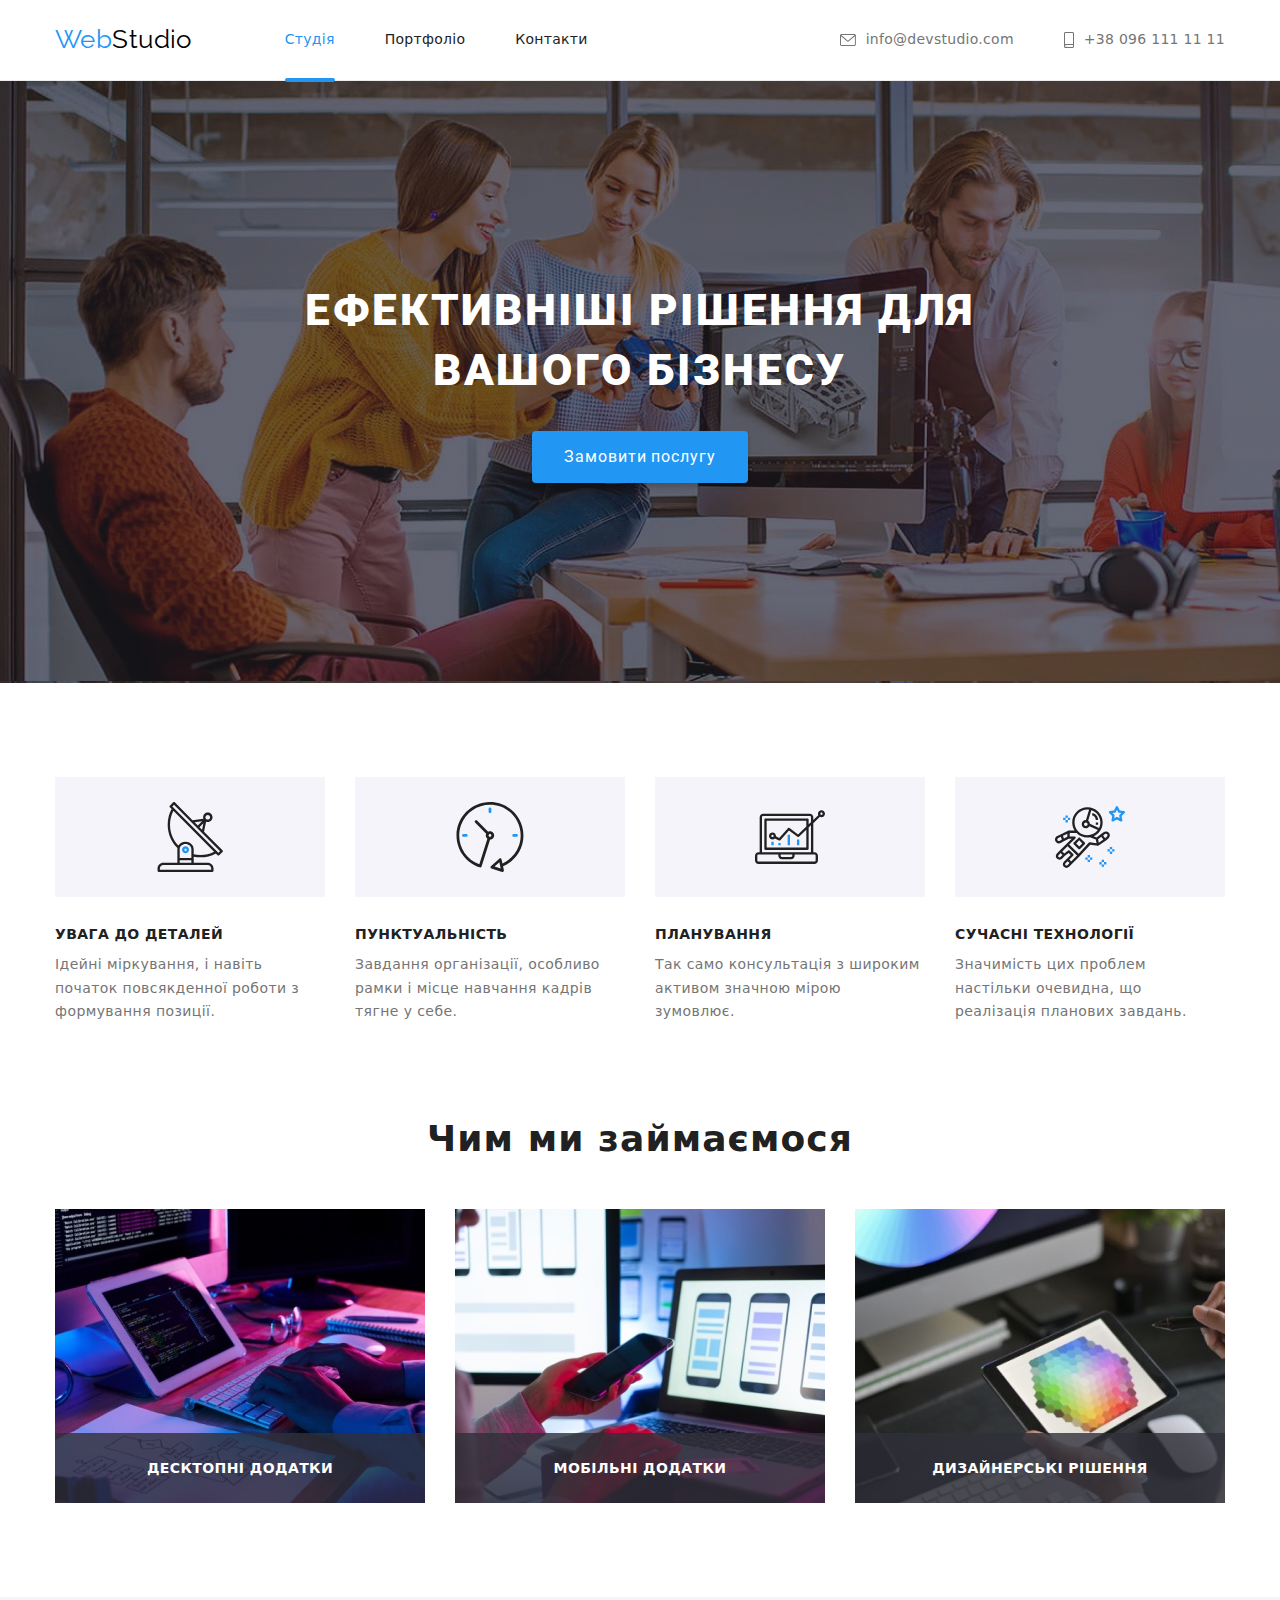
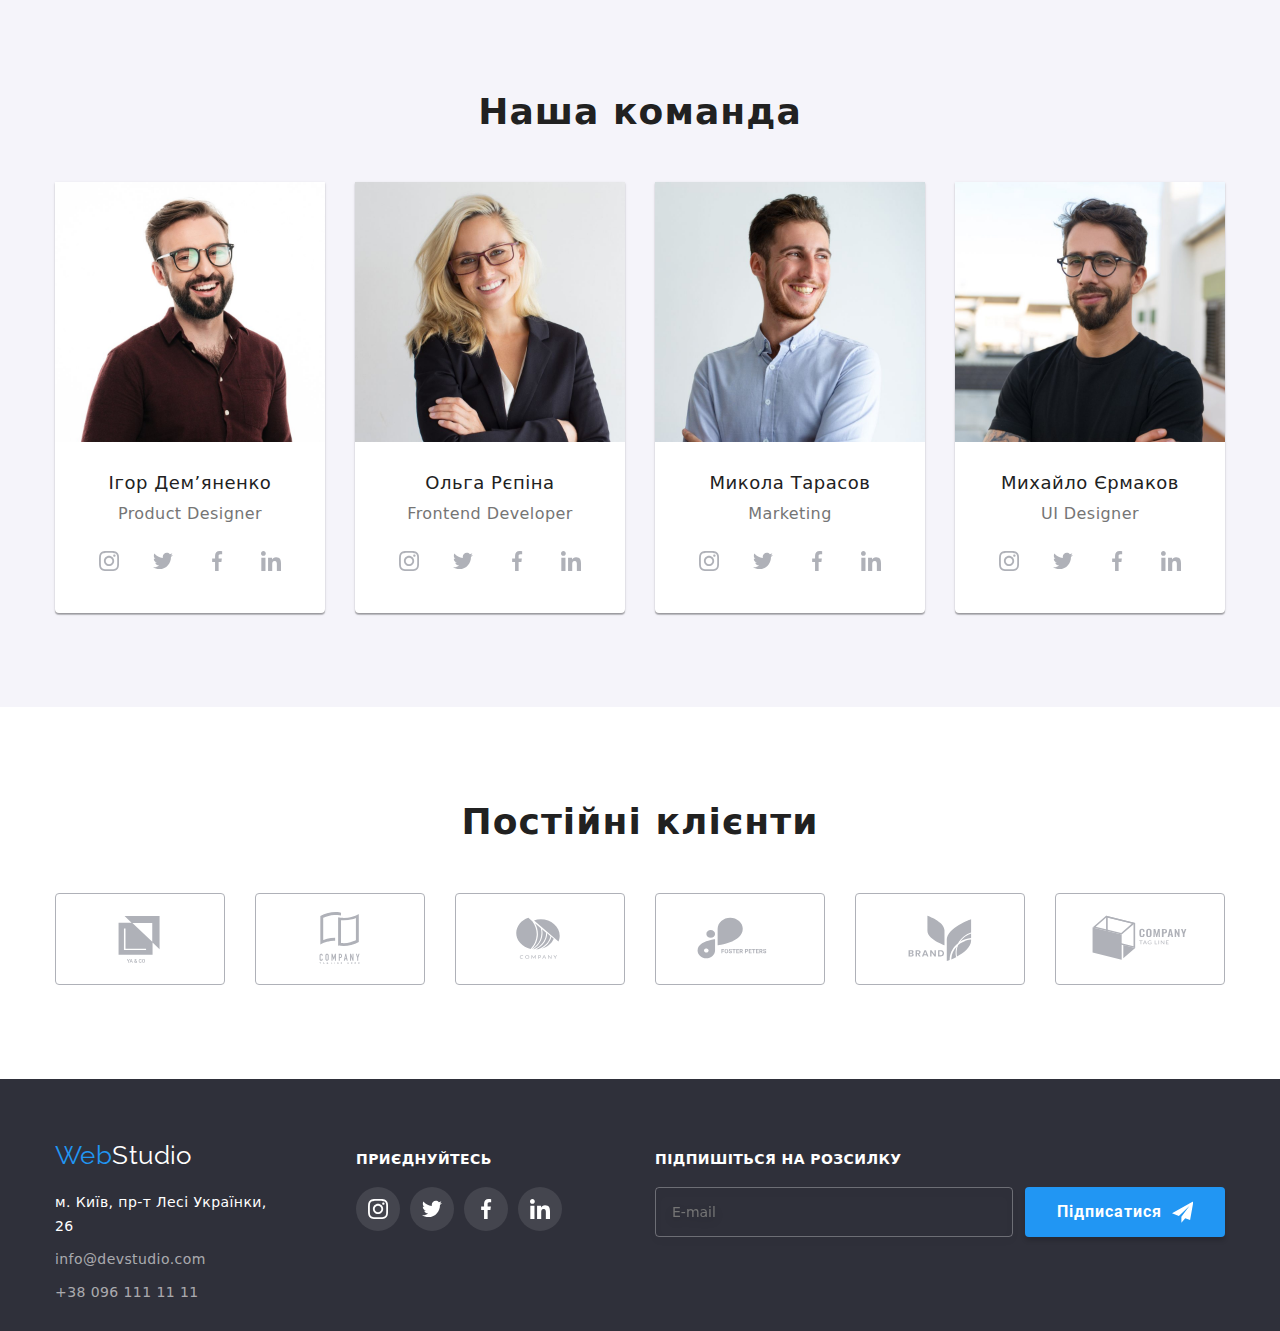
==== commit 88030047: "допрацьовано" ====
--- a/index.html
+++ b/index.html
@@ -10,7 +10,7 @@
     <link rel="stylesheet" href="https://cdnjs.cloudflare.com/ajax/libs/modern-normalize/1.1.0/modern-normalize.min.css" integrity="sha512-wpPYUAdjBVSE4KJnH1VR1HeZfpl1ub8YT/NKx4PuQ5NmX2tKuGu6U/JRp5y+Y8XG2tV+wKQpNHVUX03MfMFn9Q==" 
             crossorigin="anonymous" referrerpolicy="no-referrer" />
     <link rel="stylesheet" href="./css/main.min.css">        
-    <link rel="stylesheet" href="./css/styles.css"/>
+    <!-- <link rel="stylesheet" href="./css/styles.css"/> -->
 </head>
 <body>
     <header class="header">
@@ -46,7 +46,7 @@
         </div>
     </header>
     <main>
-        <section class="hero-main">
+        <section class="hero">
             <div class="container">
                 <div class="backdrop is-hidden" data-modal>
                     <div class="modal">
@@ -126,65 +126,63 @@
                         </form>
                     </div>
                 </div>
-                <div class="hero-text">
-                    <h1 class="hero">Ефективніші рішення для </br> вашого бізнесу</h1>
+                    <h1 class="hero__title">Ефективніші рішення для </br> вашого бізнесу</h1>
                     <button class="button" data-modal-open type="button">Замовити послугу</button>
-                </div>
             </div>
             
         </section>
         <section class="benefit">
             <div class="container">
-                <h2 class="benefit-title-item">Переваги</h2>
-                <ul class="benefit-main ben-row">
-                    <li class="ben-text-row ben-text-two">
-                        <div class="icon-in-ben">
-                            <svg class="ben-icon" width="70" height='70'>
+                <h2 class="benefit__title-visually">Переваги</h2>
+                <ul class="benefit__list">
+                    <li class="benefit__item">
+                        <div class="benefit__wrap">
+                            <svg class="benefit__icon" width="70" height='70'>
                                 <use href="./images/icons.svg#icon-Group"></use>
                             </svg>
                         </div>
-                        <div class="icon-text-main">
-                            <h3 class="benefit-title">Увага до деталей</h3>
-                            <p class="benefit-text">
+                        <div >
+                            <h3 class="benefit__title">Увага до деталей</h3>
+                            <p class="benefit__text">
                                 Ідейні міркування, і навіть початок повсякденної роботи з формування позиції.
                             </p>
                         </div>
                     </li>
-                    <li class="ben-text-row ben-text">
-                        <div class="icon-in-ben">
-                            <svg class="ben-icon" width="70" height='70'>
+                    <li class="benefit__item">
+                        <div class="benefit__wrap">
+                            <svg class="benefit__icon" width="70" height='70'>
                                 <use href="./images/icons.svg#icon-clock"></use>
                             </svg>
                         </div>
-                        <div class="ben-text-main">
-                            <h3 class="benefit-title">Пунктуальність</h3>
-                            <p class="benefit-text">
+                        <div>
+                            <h3 class="benefit__title">Пунктуальність</h3>
+                            <p class="benefit__text">
                                 Завдання організації, особливо рамки і місце навчання кадрів тягне у себе.
                             </p>
                         </div>
                     </li>
-                    <li class="ben-text-row ben-text">
-                        <div class="icon-in-ben">
-                            <svg class="ben-icon" width="70" height='70'>
+                    <li class="benefit__item">
+                        <div class="benefit__wrap">
+                            <svg class="benefit__icon" width="70" height='70'>
                                 <use href="./images/icons.svg#icon-diagram"></use>
                             </svg>
                         </div>
-                        <div class="ben-text-main">
-                            <h3 class="benefit-title">Планування</h3>
-                            <p class="benefit-text">
+                        <div>
+                            <h3 class="benefit__title">Планування</h3>
+                            <p class="benefit__text">
                                 Так само консультація з широким активом значною мірою зумовлює.
                             </p>
                         </div>
                     </li>
-                    <li class="ben-text-row ben-text-two">
-                        <div class="icon-in-ben">
-                            <svg class="ben-icon" width="70" height='70'>
+                    <li class="benefit__item">
+                        <div class="benefit__wrap">
+                            <svg class="benefit__icon" width="70" height='70'>
                                 <use href="./images/icons.svg#icon-astronaut"></use>
                             </svg>
                         </div>
-                        <div class="ben-text-main">
-                            <h3 class="benefit-title">Сучасні технології</h3>
-                            <p class="benefit-text">
+                        <div>
+                            <h3 class="benefit__title">Сучасні технології</h3>
+                            <p class="benefit__text">
                                 Значимість цих проблем настільки очевидна, що реалізація планових завдань.
                             </p>
                         </div>
@@ -193,32 +191,32 @@
             </div>
 
         </section>
-        <section class="excellence">
+        <section class="advantage">
             <div class="container">
-                <h2 class="excellence__title">Чим ми займаємося</h2>
-                    <ul class="advantage excellence__row">
-                       <li class="advantage__card">
+                <h2 class="advantage__title">Чим ми займаємося</h2>
+                    <ul class="advantage__list">
+                       <li class="advantage__item">
                             <div class="advantage__content">
                                 <img class="advantage__image" src="./images/img-1.jpg" alt="Розробка" width="370" height="294"/>
-                                <div class="advantage__action">
+                                <div class="advantage__wrap">
                                     <p class="advantage__text">Десктопні додатки</p>
                                 </div>
                             </div>
                             
                         </li>
-                       <li class="advantage__card">
+                       <li class="advantage__item">
                             <div class="advantage__content">
                                 <img class="advantage__image" src="./images/img-2-2.jpg" alt="Дизайн" width="370" height="294"/>
-                                <div class="advantage__action">
+                                <div class="advantage__wrap">
                                     <p class="advantage__text">Мобільні додатки</p>
                                 </div>
                             </div>
                            
                         </li>
-                       <li class="advantage__card">
+                       <li class="advantage__item">
                             <div class="advantage__content">
                                 <img class="advantage__image" src="./images/img-3.jpg" alt="Запуск вашого проекта" width="370" height="294"/>
-                                <div class="advantage__action">
+                                <div class="advantage__wrap">
                                 <p class="advantage__text">Дизайнерські рішення</p>
                                 </div>
                             </div>
@@ -227,73 +225,73 @@
                     </ul>
             </div>
         </section>
-        <section class="team-section">
+        <section class="team">
             <div class="container">
-                <h2 class="team">Наша команда</h2>
-                <ul class="team-item">
-                    <li class="team-row">
-                        <img class="team-img" src="./images/vykl1.jpg" alt="Ігор Демʼяненко" width="270" height="260"/>
-                        <div class="team-text-main">
-                            <h3 class="team-title">Ігор Демʼяненко</h3>
-                            <p class="team-text">Product Designer</p>
-                            <ul class="team-main">
-                                <li class="team-icon">
-                                    <a class="team-link link" href="">
-                                        <svg class="team-link-pic" width="20" height="20">
+                <h2 class="advantage__title">Наша команда</h2>
+                <ul class="team__list">
+                    <li class="team__card">
+                        <img class="team__image" src="./images/vykl1.jpg" alt="Ігор Демʼяненко" width="270" height="260"/>
+                        <div class="team__content">
+                            <h3 class="team__name">Ігор Демʼяненко</h3>
+                            <p class="team__text">Product Designer</p>
+                            <ul class="team__social">
+                                <li class="team__disk">
+                                    <a class="team__link link" href="">
+                                        <svg class="team__icon" width="20" height="20">
                                             <use href="./images/icons.svg#icon-instagram"></use>
                                         </svg>
                                     </a></li>
-                                <li class="team-icon">
-                                    <a class="team-link link" href="">
-                                        <svg class="team-link-pic" width="20" height="20">
+                                <li class="team__disk">
+                                    <a class="team__link link" href="">
+                                        <svg class="team__icon" width="20" height="20">
                                             <use href="./images/icons.svg#icon-twitter"></use>
                                         </svg>
                                     </a></li>
-                                <li class="team-icon">
-                                    <a class="team-link link" href="">
-                                        <svg class="team-link-pic" width="20" height="20">
+                                <li class="team__disk">
+                                    <a class="team__link link" href="">
+                                        <svg class="team__icon" width="20" height="20">
                                             <use href="./images/icons.svg#icon-facebook"></use>
                                         </svg>
                                     </a></li>
-                                <li class="team-icon">
-                                    <a class="team-link link" href="">
-                                        <svg class="team-link-pic" width="20" height="20">
+                                <li class="team__disk">
+                                    <a class="team__link link" href="">
+                                        <svg class="team__icon" width="20" height="20">
                                             <use href="./images/icons.svg#icon-linkedin"></use>
                                         </svg>
                                     </a></li>
                             </ul>
                         </div>
                     </li>
-                    <li class="team-row">
-                        <img class="team-img" src="./images/vykl2.jpg" alt="Ольга Рєпіна" width="270" height="260" />
-                        <div class="team-text-main">
-                            <h3 class="team-title">Ольга Рєпіна</h3>
-                            <p class="team-text">Frontend Developer</p>
-                            <ul class="team-main">
-                                <li class="team-icon">
-                                    <a class="team-link link" href="">
-                                        <svg class="team-link-pic" width="20" height="20">
+                    <li class="team__card">
+                        <img class="team__image" src="./images/vykl2.jpg" alt="Ольга Рєпіна" width="270" height="260" />
+                        <div class="team__content">
+                            <h3 class="team__name">Ольга Рєпіна</h3>
+                            <p class="team__text">Frontend Developer</p>
+                            <ul class="team__social">
+                                <li class="team__disk">
+                                    <a class="team__link link" href="">
+                                        <svg class="team__icon" width="20" height="20">
                                             <use href="./images/icons.svg#icon-instagram"></use>
                                         </svg>
                                     </a>
                                 </li>
-                                <li class="team-icon">
-                                    <a class="team-link link" href="">
-                                        <svg class="team-link-pic" width="20" height="20">
+                                <li class="team__disk">
+                                    <a class="team__link link" href="">
+                                        <svg class="team__icon" width="20" height="20">
                                             <use href="./images/icons.svg#icon-twitter"></use>
                                         </svg>
                                     </a>
                                 </li>
-                                <li class="team-icon">
-                                    <a class="team-link link" href="">
-                                        <svg class="team-link-pic" width="20" height="20">
+                                <li class="team__disk">
+                                    <a class="team__link link" href="">
+                                        <svg class="team__icon" width="20" height="20">
                                             <use href="./images/icons.svg#icon-facebook"></use>
                                         </svg>
                                     </a>
                                 </li>
-                                <li class="team-icon">
-                                    <a class="team-link link" href="">
-                                        <svg class="team-link-pic" width="20" height="20">
+                                <li class="team__disk">
+                                    <a class="team__link link" href="">
+                                        <svg class="team__icon" width="20" height="20">
                                             <use href="./images/icons.svg#icon-linkedin"></use>
                                         </svg>
                                     </a>
@@ -301,36 +299,36 @@
                             </ul>
                         </div>
                     </li>
-                    <li class="team-row">
-                      <img class="team-img" src="./images/vykl3.jpg" alt="Микола Тарасов" width="270" height="260" />
-                      <div class="team-text-main">
-                          <h3 class="team-title">Микола Тарасов</h3>
-                          <p class="team-text">Marketing</p>
-                            <ul class="team-main">
-                                <li class="team-icon">
-                                    <a class="team-link link" href="">
-                                        <svg class="team-link-pic" width="20" height="20">
+                    <li class="team__card">
+                      <img class="team__image" src="./images/vykl3.jpg" alt="Микола Тарасов" width="270" height="260" />
+                      <div class="team__content">
+                          <h3 class="team__name">Микола Тарасов</h3>
+                          <p class="team__text">Marketing</p>
+                            <ul class="team__social">
+                                <li class="team__disk">
+                                    <a class="team__link link" href="">
+                                        <svg class="team__icon" width="20" height="20">
                                             <use href="./images/icons.svg#icon-instagram"></use>
                                         </svg>
                                     </a>
                                 </li>
-                                <li class="team-icon">
-                                    <a class="team-link link" href="">
-                                        <svg class="team-link-pic" width="20" height="20">
+                                <li class="team__disk">
+                                    <a class="team__link link" href="">
+                                        <svg class="team__icon" width="20" height="20">
                                             <use href="./images/icons.svg#icon-twitter"></use>
                                         </svg>
                                     </a>
                                 </li>
-                                <li class="team-icon">
-                                    <a class="team-link link" href="">
-                                        <svg class="team-link-pic" width="20" height="20">
+                                <li class="team__disk">
+                                    <a class="team__link link" href="">
+                                        <svg class="team__icon" width="20" height="20">
                                             <use href="./images/icons.svg#icon-facebook"></use>
                                         </svg>
                                     </a>
                                 </li>
-                                <li class="team-icon">
-                                    <a class="team-link link" href="">
-                                        <svg class="team-link-pic" width="20" height="20">
+                                <li class="team__disk">
+                                    <a class="team__link link" href="">
+                                        <svg class="team__icon" width="20" height="20">
                                             <use href="./images/icons.svg#icon-linkedin"></use>
                                         </svg>
                                     </a>
@@ -338,36 +336,36 @@
                             </ul>
                       </div>
                     </li>
-                    <li class="team-row">
-                        <img class="team-img" src="./images/vykl4.jpg" alt="Михайло Єрмаков" width="270" height="260" />
-                        <div class="team-text-main">
-                            <h3 class="team-title">Михайло Єрмаков</h3>
-                            <p class="team-text">UI Designer</p>
-                            <ul class="team-main">
-                                <li class="team-icon">
-                                    <a class="team-link link" href="">
-                                        <svg class="team-link-pic" width="20" height="20">
+                    <li class="team__card">
+                        <img class="team__image" src="./images/vykl4.jpg" alt="Михайло Єрмаков" width="270" height="260" />
+                        <div class="team__content">
+                            <h3 class="team__name">Михайло Єрмаков</h3>
+                            <p class="team__text">UI Designer</p>
+                            <ul class="team__social">
+                                <li class="team__disk">
+                                    <a class="team__link link" href="">
+                                        <svg class="team__icon" width="20" height="20">
                                             <use href="./images/icons.svg#icon-instagram"></use>
                                         </svg>
                                     </a>
                                 </li>
-                                <li class="team-icon">
-                                    <a class="team-link link" href="">
-                                        <svg class="team-link-pic" width="20" height="20">
+                                <li class="team__disk">
+                                    <a class="team__link link" href="">
+                                        <svg class="team__icon" width="20" height="20">
                                             <use href="./images/icons.svg#icon-twitter"></use>
                                         </svg>
                                     </a>
                                 </li>
-                                <li class="team-icon link">
-                                    <a class="team-link" href="">
-                                        <svg class="team-link-pic" width="20" height="20">
+                                <li class="team__disk">
+                                    <a class="team__link" href="">
+                                        <svg class="team__icon" width="20" height="20">
                                             <use href="./images/icons.svg#icon-facebook"></use>
                                         </svg>
                                     </a>
                                 </li>
-                                <li class="team-icon link">
-                                    <a class="team-link" href="">
-                                        <svg class="team-link-pic" width="20" height="20">
+                                <li class="team__disk">
+                                    <a class="team__link" href="">
+                                        <svg class="team__icon" width="20" height="20">
                                             <use href="./images/icons.svg#icon-linkedin"></use>
                                         </svg>
                                     </a>
--- a/css/main.min.css
+++ b/css/main.min.css
@@ -1 +1 @@
-p,h1,h2,h3,h4{margin:0}.img{display:block}.port-item,.navigation__row,.footer-ul-addres,.clients__list,.team-main,.team-item,.excellence__row,.ben-row,.header-right,.site-nav{margin:0;padding-left:0;list-style:none}body{font-family:"Roboto",sans-serif;font-size:14px;letter-spacing:.03em;color:#757575;text-decoration:none}section{padding-top:94px;padding-bottom:94px}.container{width:1200px;padding-left:15px;padding-right:15px;margin-left:auto;margin-right:auto}.visually__hidden{position:absolute;white-space:nowrap;width:1px;height:1px;overflow:hidden;border:0;padding:0;clip:rect(0 0 0 0);clip-path:inset(50%);margin:-1px}/*! modern-normalize v1.1.0 | MIT License | https://github.com/sindresorhus/modern-normalize */*,::before,::after{box-sizing:border-box}html{line-height:1.15;-webkit-text-size-adjust:100%;-moz-tab-size:4;tab-size:4}body{margin:0;font-family:system-ui,-apple-system,"Segoe UI",Roboto,Helvetica,Arial,sans-serif,"Apple Color Emoji","Segoe UI Emoji"}hr{height:0;color:inherit}abbr[title]{text-decoration:underline dotted}b,strong{font-weight:bolder}code,kbd,samp,pre{font-family:ui-monospace,SFMono-Regular,Consolas,"Liberation Mono",Menlo,monospace;font-size:1em}small{font-size:80%}sub,sup{font-size:75%;line-height:0;position:relative;vertical-align:baseline}sub{bottom:-0.25em}sup{top:-0.5em}table{text-indent:0;border-color:inherit}button,input,optgroup,select,textarea{font-family:inherit;font-size:100%;line-height:1.15;margin:0}button,select{text-transform:none}button,[type=button],[type=reset],[type=submit]{-webkit-appearance:button}::-moz-focus-inner{border-style:none;padding:0}:-moz-focusring{outline:1px dotted ButtonText}:-moz-ui-invalid{box-shadow:none}legend{padding:0}progress{vertical-align:baseline}::-webkit-inner-spin-button,::-webkit-outer-spin-button{height:auto}[type=search]{-webkit-appearance:textfield;outline-offset:-2px}::-webkit-search-decoration{-webkit-appearance:none}::-webkit-file-upload-button{-webkit-appearance:button;font:inherit}summary{display:list-item}.row{display:flex;align-items:center}.header-left{display:flex;align-items:center}.header{padding-top:24px;padding-bottom:25px;border-bottom:1px solid #ececec}.header-right{display:flex;justify-content:center;margin-left:auto}.header-contact:not(:last-child){margin-right:50px}.studio{text-decoration:none;margin-right:93px}.logo{color:#2196f3;font-family:Raleway;font-size:26px;line-height:1.1923076923}.logo-second{color:#000;font-family:Raleway;font-size:26px;line-height:1.1923076923}.site-nav{display:flex;margin-left:var(--typical-padding);transition:color 250ms cubic-bezier(0.4, 0, 0.2, 1)}.site-nav .link{color:#212121;letter-spacing:.02em;font-weight:500;text-decoration:none;line-height:1.14}.site-nav .link:focus,.site-nav .link:hover{color:#2196f3}.site-nav .link.current{color:#2196f3;letter-spacing:.02em;font-weight:500;text-decoration:none;line-height:1.14}.site-nav .link.current::after{content:"";position:absolute;display:block;border-bottom:4px solid #2196f3;border-radius:2px;bottom:-34px;left:0;height:4px;width:100%;color:#2196f3}.site-face{position:relative}.site-face:not(:last-child){margin-right:50px}.header-icon-mail{width:16px;height:12px;fill:#757575;margin-right:10px;transition:fill 250ms cubic-bezier(0.4, 0, 0.2, 1)}.contacts-adress:focus .header-icon-mail,.contacts-adress:hover .header-icon-mail{fill:#2196f3}.contacts-adress{width:100%;height:100%;font-weight:500;color:#757575;text-decoration:none;line-height:1.71;letter-spacing:.02em;display:flex;align-items:center;justify-content:center;transition:color 250ms cubic-bezier(0.4, 0, 0.2, 1)}.contacts-adress:hover,.contacts-adress:focus{color:#2196f3}.header-icon-phone{width:10px;height:16px;fill:#757575;margin-right:10px;transition:fill 250ms cubic-bezier(0.4, 0, 0.2, 1)}.contacts-adress:focus .header-icon-phone,.contacts-adress:hover .header-icon-phone{fill:#2196f3}.hero-main{background-color:#2f303a;max-width:1600px;padding-top:200px;padding-bottom:200px;margin-left:auto;margin-right:auto;background-image:linear-gradient(rgba(47, 48, 58, 0.4), rgba(47, 48, 58, 0.4)),url(../images/Img.jpg)}.hero{font-family:"Roboto",sans-serif;font-style:normal;color:#fff;font-weight:900;font-size:44px;line-height:1.36;text-align:center;align-items:center;letter-spacing:.06em;text-transform:uppercase;padding-bottom:30px}.hero-text{max-width:696px;height:120px;margin-left:auto;margin-right:auto}.button{font-family:"Roboto";cursor:pointer;color:#fff;background-color:#2196f3;font-weight:216px;font-size:16px;letter-spacing:.06em;align-items:center;text-align:center;line-height:2;margin:0 auto;display:block;border-style:none;box-shadow:0px 4px 4px rgba(0,0,0,.15);padding:10px 32px;border-radius:4px}.icon-in-ben{display:flex;height:120px;align-items:center;justify-content:center;background-color:#f5f4fa;margin-bottom:30px}.benefit{display:flex;padding-bottom:0}.benefit-text{color:#757575;line-height:1.71;text-decoration:none}.ben-row{display:flex;list-style:none}.ben-text{width:270px}.ben-text-two{width:270px}.ben-text-row:not(:last-child){margin-right:30px}.benefit-title{color:#212121;font-weight:700;font-size:14px;text-transform:uppercase;line-height:1.14;text-decoration:none;margin-bottom:10px}.benefit-title-item{display:none}.excellence__row{display:flex}.advantage__card:not(:last-child){margin-right:30px}.advantage__content{position:relative;z-index:-1}.advantage__text{color:#fff;font-weight:700;font-size:14px;line-height:1.1428571429;text-align:center;align-items:center;text-transform:uppercase;padding-top:27px;padding-bottom:27px}.advantage__action{height:70px;width:100%;background-color:rgba(47,48,58,.8);align-items:center;text-align:center;position:absolute;right:0;bottom:0}.excellence__title{color:#212121;font-weight:700;line-height:1.14;font-size:36px;letter-spacing:.03em;margin-bottom:50px;text-align:center}.advantage__image{display:block}.team-section{background-color:#f5f4fa}.team-row{background-color:#fff;border-radius:0px 0px 4px 4px;box-shadow:0px 1px 3px rgba(0,0,0,.12),0px 1px 1px rgba(0,0,0,.14),0px 2px 1px rgba(0,0,0,.2)}.team-row:not(:last-child){margin-right:30px}.team{color:#212121;font-weight:700;font-size:36px;line-height:1.1666666667;text-align:center;margin-bottom:50px}.team-item{display:flex;text-align:center}.team-title{color:#212121;font-weight:500;font-size:18px;line-height:2;letter-spacing:.03em;padding-bottom:10px}.team-text{color:#757575;font-size:16px;line-height:1.1875}.team-text-main{padding-top:30px;padding-bottom:30px}.team-main{display:flex;justify-content:center;margin-top:16px}.team-icon{width:44px;height:44px}.team-icon:not(:last-child){margin-right:10px}.team-link{width:100%;height:100%;border-radius:50%;display:flex;align-items:center;justify-content:center;text-decoration:none;transition:background-color 250ms cubic-bezier(0.4, 0, 0.2, 1)}.team-link:focus,.team-link:hover{background-color:#2196f3}.team-link-pic{fill:#afb1b8;transition:fill 250ms cubic-bezier(0.4, 0, 0.2, 1)}.team-link:hover .team-link-pic,.team-link:focus .team-link-pic{background-color:#2196f3;fill:#fff}.link{text-decoration:none}.clients__title{font-weight:700;font-size:36px;line-height:1.1666666667;text-align:center;color:#212121;letter-spacing:.03em;padding-bottom:50px}.clients__card{height:92px;width:170px}.clients__card:not(:last-child){margin-right:30px}.clients__link{width:100%;height:100%;display:flex;align-items:center;justify-content:center;border:1px solid #afb1b8;border-radius:4px;transition:border-color 250ms cubic-bezier(0.4, 0, 0.2, 1)}.clients__link:focus,.clients__link:hover{border-color:#2196f3}.clients__list{display:flex;justify-content:center}.clients__icon{fill:#afb1b8;transition:fill 250ms cubic-bezier(0.4, 0, 0.2, 1)}.clients__link:focus .clients__icon,.clients__link:hover .clients__icon{fill:#2196f3}.backdrop{position:fixed;top:0;left:0;width:100%;height:100%;background-color:rgba(0,0,0,.2);opacity:1;transition:opacity 250ms cubic-bezier(0.4, 0, 0.2, 1)}.backdrop.is-hidden.modal{transform:translate(-50%, -50%) scale(0.9);opacity:0}.button-modal-close{position:absolute;top:8px;right:8px;padding:0;margin:0;width:30px;height:30px;border-radius:50%;background:#fff;border:1px solid rgba(0,0,0,.1);box-shadow:none}.modal-icon-close{position:absolute;top:50%;left:50%;transform:translate(-50%, -50%);width:11px;height:11px}.modal-input{width:100%;height:40px;border:1px solid rgba(33,33,33,.2);border-radius:4px;background-color:rgba(0,0,0,0);font-size:14px;padding-left:42px}.modal-label{font-family:"Roboto";font-style:normal;font-weight:400;font-size:12px;line-height:1.1666666667;letter-spacing:.01em;color:#757575}.modal-privacy{margin-top:20px;margin-bottom:30px;display:flex;align-items:center;text-align:center}.modal-field{margin-bottom:10px}.check-text{font-size:14px;font-weight:400;line-height:1.7142857143;letter-spacing:.03em;color:#757575;display:flex;text-align:center;align-items:center}.modal-link{color:#2196f3}.check-text span{width:16px;height:15px;border:2px solid #212121;border-radius:3px;margin-right:7px;display:flex;align-items:center;justify-content:center;fill:rgba(0,0,0,0);transition:color 250ms cubic-bezier(0.4, 0, 0.2, 1)}.modal-check:checked+.check-text span{background-color:#2196f3;border-color:rgba(0,0,0,0);fill:#fff}.modal-check:focus+.check-text span{border-color:#2196f3}.modal-text{width:100%;height:120px;padding:12px 16px;border:1px solid rgba(33,33,33,.2);border-radius:4px;resize:none;margin-top:4px}.modal-text::placeholder{color:rgba(117,117,117,.5);font-family:"Roboto";font-style:normal;font-weight:400;font-size:12px;line-height:1.1666666667;letter-spacing:.01em}.modal-text:focus,.modal-text:hover{outline-color:#2196f3}.modal-icon{position:absolute;top:50%;left:10px;transform:translateY(-50%)}.modal-input:focus+.modal-icon{fill:#2196f3}.input:checked+.icon{background-image:none;fill:#fff;background-color:#2196f3}.input-wrap{position:relative;margin-top:4px}.backdrop.is-hidden{opacity:0;pointer-events:none}.modal{min-height:581px;width:528px;padding:40px;background-color:#fff;box-shadow:0px 1px 3px rgba(0,0,0,.12),0px 1px 1px rgba(0,0,0,.14),0px 2px 1px rgba(0,0,0,.2);border-radius:4px;position:absolute;top:50%;left:50%;transform:translate(-50%, -50%) scale(1);transition:transform 250ms cubic-bezier(0.4, 0, 0.2, 1),opacity 250ms cubic-bezier(0.4, 0, 0.2, 1)}.modal-input:focus,.modal-input:hover{outline-color:#2196f3}.modal-title{font-weight:700;font-size:20px;line-height:.7666666667;text-align:center;letter-spacing:.03em;color:#212121;margin-bottom:30px}.footer .container{display:flex}.footer{background-color:#2f303a;text-decoration:none;padding-top:60px;height:252px}.footer-main{display:flex;align-items:baseline}.footer-adress-main{display:flex;flex-direction:column}.logo-third{color:#fff;font-family:Raleway;font-size:26px;line-height:1.1923076923}.studio-footer{text-decoration:none}.footer-geoadress{color:#fff;text-decoration:none;font-size:14px;line-height:1.71;letter-spacing:.03;transition:color 250ms cubic-bezier(0.4, 0, 0.2, 1)}.footer-geoadress:hover,.footer-geoadress:focus{color:#2196f3}.footer-adress{text-decoration:none;font-size:14px;letter-spacing:.03;line-height:1.71;color:rgba(255,255,255,.6);transition:color 250ms cubic-bezier(0.4, 0, 0.2, 1)}.footer-adress:hover,.footer-adress:focus{color:#2196f3}address{font-style:normal;margin-top:20px}.li-fot{margin-bottom:9px}.follow{display:flex;justify-content:center;margin:0px;text-transform:uppercase;margin-top:16px}.follow-icon{fill:#fff}.follow-text{font-weight:700;font-size:14px;line-height:1.1428571429;letter-spacing:.03em;color:#fff;margin-bottom:20px;text-align:left}.follow-item{width:44px;height:44px;border-radius:50%;background-color:rgba(255,255,255,.1);display:flex}.follow-item:not(:last-child){margin-right:10px}.follow-link{width:100%;height:100%;display:flex;align-items:center;justify-content:center;border-radius:50%;transition:background-color 250ms cubic-bezier(0.4, 0, 0.2, 1)}.follow-link:focus,.follow-link:hover{background-color:#2196f3}.follow-main{display:block;margin-top:12px;margin-left:70px}.window{display:block;align-items:center;text-align:center;margin-top:12px;margin-left:93px}.window-item{display:flex;justify-content:center;margin:0px;text-transform:uppercase;margin-top:16px;color:rgba(0,0,0,0)}.window-input{width:358px;height:50px;color:rgba(255,255,255,.6);background-color:rgba(0,0,0,0);padding-left:16px;border:1px solid rgba(255,255,255,.3);filter:drop-shadow(0px 4px 4px rgba(0, 0, 0, 0.15));border-radius:4px;outline:none}.btn-window{width:200px;height:50px;display:flex;margin-left:12px;font-weight:700}.window-icon{margin-left:10px}.navigation__content{display:flex;align-items:center}.navigation__cell:not(:last-child){margin-right:8px}.navigation__row{display:flex;margin-right:auto;margin-left:auto;padding-bottom:50px}.navigation__button{cursor:pointer;font-family:"Roboto";background-color:#f5f4fa;color:#212121;font-weight:500;font-size:16px;letter-spacing:.03em;line-height:1.62;padding:6px 22px;border-radius:4px;border-style:none;transition:background-color 250ms cubic-bezier(0.4, 0, 0.2, 1),color 250ms cubic-bezier(0.4, 0, 0.2, 1),box-shadow 250ms cubic-bezier(0.4, 0, 0.2, 1)}.navigation__button:hover,.navigation__button:focus{background-color:#2196f3;color:#f5f5f5;box-shadow:0px 3px 1px rgba(0,0,0,.1),0px 1px 2px rgba(0,0,0,.08),0px 2px 2px rgba(0,0,0,.12)}.port-img{display:block}.port-img-action{display:flex;position:relative;overflow:hidden}.port-text-action{font-style:normal;font-weight:400;font-size:18px;letter-spacing:.03em;line-height:1.5555555556;color:#fff;padding:63px 24px}.port-action{display:inline-block;position:absolute;content:"";width:370px;height:100%;background-color:rgba(33,150,243,.9);transform:translateY(100%);transition:transform 250ms cubic-bezier(0.4, 0, 0.2, 1)}.port:hover .port-action,.port:focus .port-action{transform:translateY(0)}.portfolio{padding-left:0;padding-right:0}.port-back{border-left:1px solid #eee;border-right:1px solid #eee;border-bottom:1px solid #eee;padding:20px 24px}.port-row{display:flex;align-items:center;flex-wrap:wrap}.port{text-decoration:none;display:block;transition:box-shadow 250ms cubic-bezier(0.4, 0, 0.2, 1)}.port:hover,.port:focus{box-shadow:0px 1px 1px rgba(0,0,0,.12),0px 4px 4px rgba(0,0,0,.06),1px 4px 6px rgba(0,0,0,.16)}.port-item{margin-bottom:30px}.port-item:nth-child(3n){margin-right:30px;margin-left:30px}.port-link{color:#212121;font-weight:700;font-size:18px;line-height:2;letter-spacing:.06em;text-decoration:none}.port-link-text{color:#757575;font-size:16px;line-height:1.88;letter-spacing:.03em;text-decoration:none}/*# sourceMappingURL=main.min.css.map */+p,h1,h2,h3,h4{margin:0}.img{display:block}.portfolio__item,.navigation__row,.follow,.footer-ul-addres,.clients__list,.team__social,.team__list,.advantage__list,.benefit__list,.header-right,.site-nav{margin:0;padding-left:0;list-style:none}body{font-family:"Roboto",sans-serif;font-size:14px;letter-spacing:.03em;color:#757575;text-decoration:none}section{padding-top:94px;padding-bottom:94px}.container{width:1200px;padding-left:15px;padding-right:15px;margin-left:auto;margin-right:auto}.visually__hidden{position:absolute;white-space:nowrap;width:1px;height:1px;overflow:hidden;border:0;padding:0;clip:rect(0 0 0 0);clip-path:inset(50%);margin:-1px}/*! modern-normalize v1.1.0 | MIT License | https://github.com/sindresorhus/modern-normalize */*,::before,::after{box-sizing:border-box}html{line-height:1.15;-webkit-text-size-adjust:100%;-moz-tab-size:4;tab-size:4}body{margin:0;font-family:system-ui,-apple-system,"Segoe UI",Roboto,Helvetica,Arial,sans-serif,"Apple Color Emoji","Segoe UI Emoji"}hr{height:0;color:inherit}abbr[title]{text-decoration:underline dotted}b,strong{font-weight:bolder}code,kbd,samp,pre{font-family:ui-monospace,SFMono-Regular,Consolas,"Liberation Mono",Menlo,monospace;font-size:1em}small{font-size:80%}sub,sup{font-size:75%;line-height:0;position:relative;vertical-align:baseline}sub{bottom:-0.25em}sup{top:-0.5em}table{text-indent:0;border-color:inherit}button,input,optgroup,select,textarea{font-family:inherit;font-size:100%;line-height:1.15;margin:0}button,select{text-transform:none}button,[type=button],[type=reset],[type=submit]{-webkit-appearance:button}::-moz-focus-inner{border-style:none;padding:0}:-moz-focusring{outline:1px dotted ButtonText}:-moz-ui-invalid{box-shadow:none}legend{padding:0}progress{vertical-align:baseline}::-webkit-inner-spin-button,::-webkit-outer-spin-button{height:auto}[type=search]{-webkit-appearance:textfield;outline-offset:-2px}::-webkit-search-decoration{-webkit-appearance:none}::-webkit-file-upload-button{-webkit-appearance:button;font:inherit}summary{display:list-item}.row{display:flex;align-items:center}.header-left{display:flex;align-items:center}.header{padding-top:24px;padding-bottom:25px;border-bottom:1px solid #ececec}.header-right{display:flex;justify-content:center;margin-left:auto}.header-contact:not(:last-child){margin-right:50px}.studio{text-decoration:none;margin-right:93px}.logo{color:#2196f3;font-family:Raleway;font-size:26px;line-height:1.1923076923}.logo-second{color:#000;font-family:Raleway;font-size:26px;line-height:1.1923076923}.site-nav{display:flex;margin-left:var(--typical-padding);transition:color 250ms cubic-bezier(0.4, 0, 0.2, 1)}.site-nav .link{color:#212121;letter-spacing:.02em;font-weight:500;text-decoration:none;line-height:1.14}.site-nav .link:focus,.site-nav .link:hover{color:#2196f3}.site-nav .link.current{color:#2196f3;letter-spacing:.02em;font-weight:500;text-decoration:none;line-height:1.14}.site-nav .link.current::after{content:"";position:absolute;display:block;border-bottom:4px solid #2196f3;border-radius:2px;bottom:-34px;left:0;height:4px;width:100%;color:#2196f3}.site-face{position:relative}.site-face:not(:last-child){margin-right:50px}.header-icon-mail{width:16px;height:12px;fill:#757575;margin-right:10px;transition:fill 250ms cubic-bezier(0.4, 0, 0.2, 1)}.contacts-adress:focus .header-icon-mail,.contacts-adress:hover .header-icon-mail{fill:#2196f3}.contacts-adress{width:100%;height:100%;font-weight:500;color:#757575;text-decoration:none;line-height:1.71;letter-spacing:.02em;display:flex;align-items:center;justify-content:center;transition:color 250ms cubic-bezier(0.4, 0, 0.2, 1)}.contacts-adress:hover,.contacts-adress:focus{color:#2196f3}.header-icon-phone{width:10px;height:16px;fill:#757575;margin-right:10px;transition:fill 250ms cubic-bezier(0.4, 0, 0.2, 1)}.contacts-adress:focus .header-icon-phone,.contacts-adress:hover .header-icon-phone{fill:#2196f3}.hero{background-color:#2f303a;max-width:1600px;padding-top:200px;padding-bottom:200px;margin-left:auto;margin-right:auto;background-image:linear-gradient(rgba(47, 48, 58, 0.4), rgba(47, 48, 58, 0.4)),url(../images/Img.jpg)}.hero__title{font-family:"Roboto",sans-serif;font-style:normal;color:#fff;font-weight:900;font-size:44px;line-height:1.36;text-align:center;align-items:center;letter-spacing:.06em;text-transform:uppercase;margin-bottom:30px}.button{font-family:"Roboto";cursor:pointer;color:#fff;background-color:#2196f3;font-weight:216px;font-size:16px;letter-spacing:.06em;align-items:center;text-align:center;line-height:2;margin:0 auto;display:block;border-style:none;box-shadow:0px 4px 4px rgba(0,0,0,.15);padding:10px 32px;border-radius:4px}.benefit__wrap{display:flex;height:120px;align-items:center;justify-content:center;background-color:#f5f4fa;margin-bottom:30px}.benefit{display:flex;padding-bottom:0}.benefit__text{color:#757575;line-height:1.71;text-decoration:none}.benefit__list{display:flex;list-style:none}.benefit__item{width:270px}.benefit__item:not(:last-child){margin-right:30px}.benefit__title{color:#212121;font-weight:700;font-size:14px;text-transform:uppercase;line-height:1.14;text-decoration:none;margin-bottom:10px}.benefit__title-visually{position:absolute;white-space:nowrap;width:1px;height:1px;overflow:hidden;border:0;padding:0;clip:rect(0 0 0 0);clip-path:inset(50%);margin:-1px}.advantage__list{display:flex}.advantage__item:not(:last-child){margin-right:30px}.advantage__content{position:relative;z-index:-1}.advantage__text{color:#fff;font-weight:700;font-size:14px;line-height:1.1428571429;text-align:center;align-items:center;text-transform:uppercase;padding-top:27px;padding-bottom:27px}.advantage__wrap{height:70px;width:100%;background-color:rgba(47,48,58,.8);align-items:center;text-align:center;position:absolute;right:0;bottom:0}.advantage__title{color:#212121;font-weight:700;line-height:1.14;font-size:36px;letter-spacing:.03em;margin-bottom:50px;text-align:center}.advantage__image{display:block}.team{background-color:#f5f4fa}.team__card{background-color:#fff;border-radius:0px 0px 4px 4px;box-shadow:0px 1px 3px rgba(0,0,0,.12),0px 1px 1px rgba(0,0,0,.14),0px 2px 1px rgba(0,0,0,.2)}.team__card:not(:last-child){margin-right:30px}.team__list{display:flex;text-align:center}.team__name{color:#212121;font-weight:500;font-size:18px;line-height:1.1875;letter-spacing:.03em;padding-bottom:10px}.team__text{color:#757575;font-size:16px;line-height:1.1875}.team__content{padding-top:30px;padding-bottom:30px}.team__social{display:flex;justify-content:center;margin-top:16px}.team__disk{width:44px;height:44px}.team__disk:not(:last-child){margin-right:10px}.team__link{width:100%;height:100%;border-radius:50%;display:flex;align-items:center;justify-content:center;text-decoration:none;transition:background-color 250ms cubic-bezier(0.4, 0, 0.2, 1)}.team__link:focus,.team__link:hover{background-color:#2196f3}.team__icon{fill:#afb1b8;transition:fill 250ms cubic-bezier(0.4, 0, 0.2, 1)}.team-link:hover .team__icon,.team-link:focus .team__icon{background-color:#2196f3;fill:#fff}.link{text-decoration:none}.team__image{display:block}.clients__title{font-weight:700;font-size:36px;line-height:1.1666666667;text-align:center;color:#212121;letter-spacing:.03em;padding-bottom:50px}.clients__card{height:92px;width:170px}.clients__card:not(:last-child){margin-right:30px}.clients__link{width:100%;height:100%;display:flex;align-items:center;justify-content:center;border:1px solid #afb1b8;border-radius:4px;transition:border-color 250ms cubic-bezier(0.4, 0, 0.2, 1)}.clients__link:focus,.clients__link:hover{border-color:#2196f3}.clients__list{display:flex;justify-content:center}.clients__icon{fill:#afb1b8;transition:fill 250ms cubic-bezier(0.4, 0, 0.2, 1)}.clients__link:focus .clients__icon,.clients__link:hover .clients__icon{fill:#2196f3}.backdrop{position:fixed;top:0;left:0;width:100%;height:100%;background-color:rgba(0,0,0,.2);opacity:1;transition:opacity 250ms cubic-bezier(0.4, 0, 0.2, 1)}.backdrop.is-hidden.modal{transform:translate(-50%, -50%) scale(0.9);opacity:0}.button-modal-close{position:absolute;top:8px;right:8px;padding:0;margin:0;width:30px;height:30px;border-radius:50%;background:#fff;border:1px solid rgba(0,0,0,.1);box-shadow:none}.modal-icon-close{position:absolute;top:50%;left:50%;transform:translate(-50%, -50%);width:11px;height:11px}.modal-input{width:100%;height:40px;border:1px solid rgba(33,33,33,.2);border-radius:4px;background-color:rgba(0,0,0,0);font-size:14px;padding-left:42px}.modal-label{font-family:"Roboto";font-style:normal;font-weight:400;font-size:12px;line-height:1.1666666667;letter-spacing:.01em;color:#757575}.modal-privacy{margin-top:20px;margin-bottom:30px;display:flex;align-items:center;text-align:center}.modal-field{margin-bottom:10px}.check-text{font-size:14px;font-weight:400;line-height:1.7142857143;letter-spacing:.03em;color:#757575;display:flex;text-align:center;align-items:center}.modal-link{color:#2196f3}.check-text span{width:16px;height:15px;border:2px solid #212121;border-radius:3px;margin-right:7px;display:flex;align-items:center;justify-content:center;fill:rgba(0,0,0,0);transition:color 250ms cubic-bezier(0.4, 0, 0.2, 1)}.modal-check:checked+.check-text span{background-color:#2196f3;border-color:rgba(0,0,0,0);fill:#fff}.modal-check:focus+.check-text span{border-color:#2196f3}.modal-text{width:100%;height:120px;padding:12px 16px;border:1px solid rgba(33,33,33,.2);border-radius:4px;resize:none;margin-top:4px}.modal-text::placeholder{color:rgba(117,117,117,.5);font-family:"Roboto";font-style:normal;font-weight:400;font-size:12px;line-height:1.1666666667;letter-spacing:.01em}.modal-text:focus,.modal-text:hover{outline-color:#2196f3}.modal-icon{position:absolute;top:50%;left:10px;transform:translateY(-50%)}.modal-input:focus+.modal-icon{fill:#2196f3}.input:checked+.icon{background-image:none;fill:#fff;background-color:#2196f3}.input-wrap{position:relative;margin-top:4px}.backdrop.is-hidden{opacity:0;pointer-events:none}.modal{min-height:581px;width:528px;padding:40px;background-color:#fff;box-shadow:0px 1px 3px rgba(0,0,0,.12),0px 1px 1px rgba(0,0,0,.14),0px 2px 1px rgba(0,0,0,.2);border-radius:4px;position:absolute;top:50%;left:50%;transform:translate(-50%, -50%) scale(1);transition:transform 250ms cubic-bezier(0.4, 0, 0.2, 1),opacity 250ms cubic-bezier(0.4, 0, 0.2, 1)}.modal-input:focus,.modal-input:hover{outline-color:#2196f3}.modal-title{font-weight:700;font-size:20px;line-height:.7666666667;text-align:center;letter-spacing:.03em;color:#212121;margin-bottom:30px}.footer .container{display:flex}.footer{background-color:#2f303a;text-decoration:none;padding-top:60px;height:252px}.footer-main{display:flex;align-items:baseline}.footer-adress-main{display:flex;flex-direction:column}.logo-third{color:#fff;font-family:Raleway;font-size:26px;line-height:1.1923076923}.studio-footer{text-decoration:none}.footer-geoadress{color:#fff;text-decoration:none;font-size:14px;line-height:1.71;letter-spacing:.03;transition:color 250ms cubic-bezier(0.4, 0, 0.2, 1)}.footer-geoadress:hover,.footer-geoadress:focus{color:#2196f3}.footer-adress{text-decoration:none;font-size:14px;letter-spacing:.03;line-height:1.71;color:rgba(255,255,255,.6);transition:color 250ms cubic-bezier(0.4, 0, 0.2, 1)}.footer-adress:hover,.footer-adress:focus{color:#2196f3}address{font-style:normal;margin-top:20px}.li-fot{margin-bottom:9px}.follow{display:flex;justify-content:center;margin:0px;text-transform:uppercase;margin-top:16px}.follow-icon{fill:#fff}.follow-text{font-weight:700;font-size:14px;line-height:1.1428571429;letter-spacing:.03em;color:#fff;margin-bottom:20px;text-align:left}.follow-item{width:44px;height:44px;border-radius:50%;background-color:rgba(255,255,255,.1);display:flex}.follow-item:not(:last-child){margin-right:10px}.follow-link{width:100%;height:100%;display:flex;align-items:center;justify-content:center;border-radius:50%;transition:background-color 250ms cubic-bezier(0.4, 0, 0.2, 1)}.follow-link:focus,.follow-link:hover{background-color:#2196f3}.follow-main{display:block;margin-top:12px;margin-left:70px}.window{display:block;align-items:center;text-align:center;margin-top:12px;margin-left:93px}.window-item{display:flex;justify-content:center;margin:0px;text-transform:uppercase;margin-top:16px;color:rgba(0,0,0,0)}.window-input{width:358px;height:50px;color:rgba(255,255,255,.6);background-color:rgba(0,0,0,0);padding-left:16px;border:1px solid rgba(255,255,255,.3);filter:drop-shadow(0px 4px 4px rgba(0, 0, 0, 0.15));border-radius:4px;outline:none}.btn-window{width:200px;height:50px;display:flex;margin-left:12px;font-weight:700}.window-icon{margin-left:10px}.navigation__content{display:flex;align-items:center}.navigation__cell:not(:last-child){margin-right:8px}.navigation__row{display:flex;margin-right:auto;margin-left:auto;padding-bottom:50px}.navigation__button{cursor:pointer;font-family:"Roboto";background-color:#f5f4fa;color:#212121;font-weight:500;font-size:16px;letter-spacing:.03em;line-height:1.62;padding:6px 22px;border-radius:4px;border-style:none;transition:background-color 250ms cubic-bezier(0.4, 0, 0.2, 1),color 250ms cubic-bezier(0.4, 0, 0.2, 1),box-shadow 250ms cubic-bezier(0.4, 0, 0.2, 1)}.navigation__button:hover,.navigation__button:focus{background-color:#2196f3;color:#f5f5f5;box-shadow:0px 3px 1px rgba(0,0,0,.1),0px 1px 2px rgba(0,0,0,.08),0px 2px 2px rgba(0,0,0,.12)}.portfolio__image{display:block}.portfolio__content{display:flex;position:relative;overflow:hidden}.portfolio__animation{font-style:normal;font-weight:400;font-size:18px;letter-spacing:.03em;line-height:1.5555555556;color:#fff;padding:63px 24px}.portfolio__action{display:inline-block;position:absolute;content:"";width:100%;height:100%;background-color:rgba(33,150,243,.9);transform:translateY(100%);transition:transform 250ms cubic-bezier(0.4, 0, 0.2, 1)}.portfolio__link:hover .portfolio__action,.portfolio__link:focus .portfolio__action{transform:translateY(0)}.portfolio{padding-left:0;padding-right:0}.portfolio__text{border-left:1px solid #eee;border-right:1px solid #eee;border-bottom:1px solid #eee;padding:20px 24px}.portfolio__list{display:flex;align-items:center;flex-wrap:wrap;padding:0}.portfolio__link{text-decoration:none;display:block;transition:box-shadow 250ms cubic-bezier(0.4, 0, 0.2, 1)}.portfolio__link:hover,.portfolio__link:focus{box-shadow:0px 1px 1px rgba(0,0,0,.12),0px 4px 4px rgba(0,0,0,.06),1px 4px 6px rgba(0,0,0,.16)}.portfolio__item{margin-bottom:30px}.portfolio__item:nth-child(3n){margin-right:30px;margin-left:30px}.portfolio__name{color:#212121;font-weight:700;font-size:18px;line-height:2;letter-spacing:.06em;text-decoration:none}.portfolio__name-text{color:#757575;font-size:16px;line-height:1.88;letter-spacing:.03em;text-decoration:none}/*# sourceMappingURL=main.min.css.map */